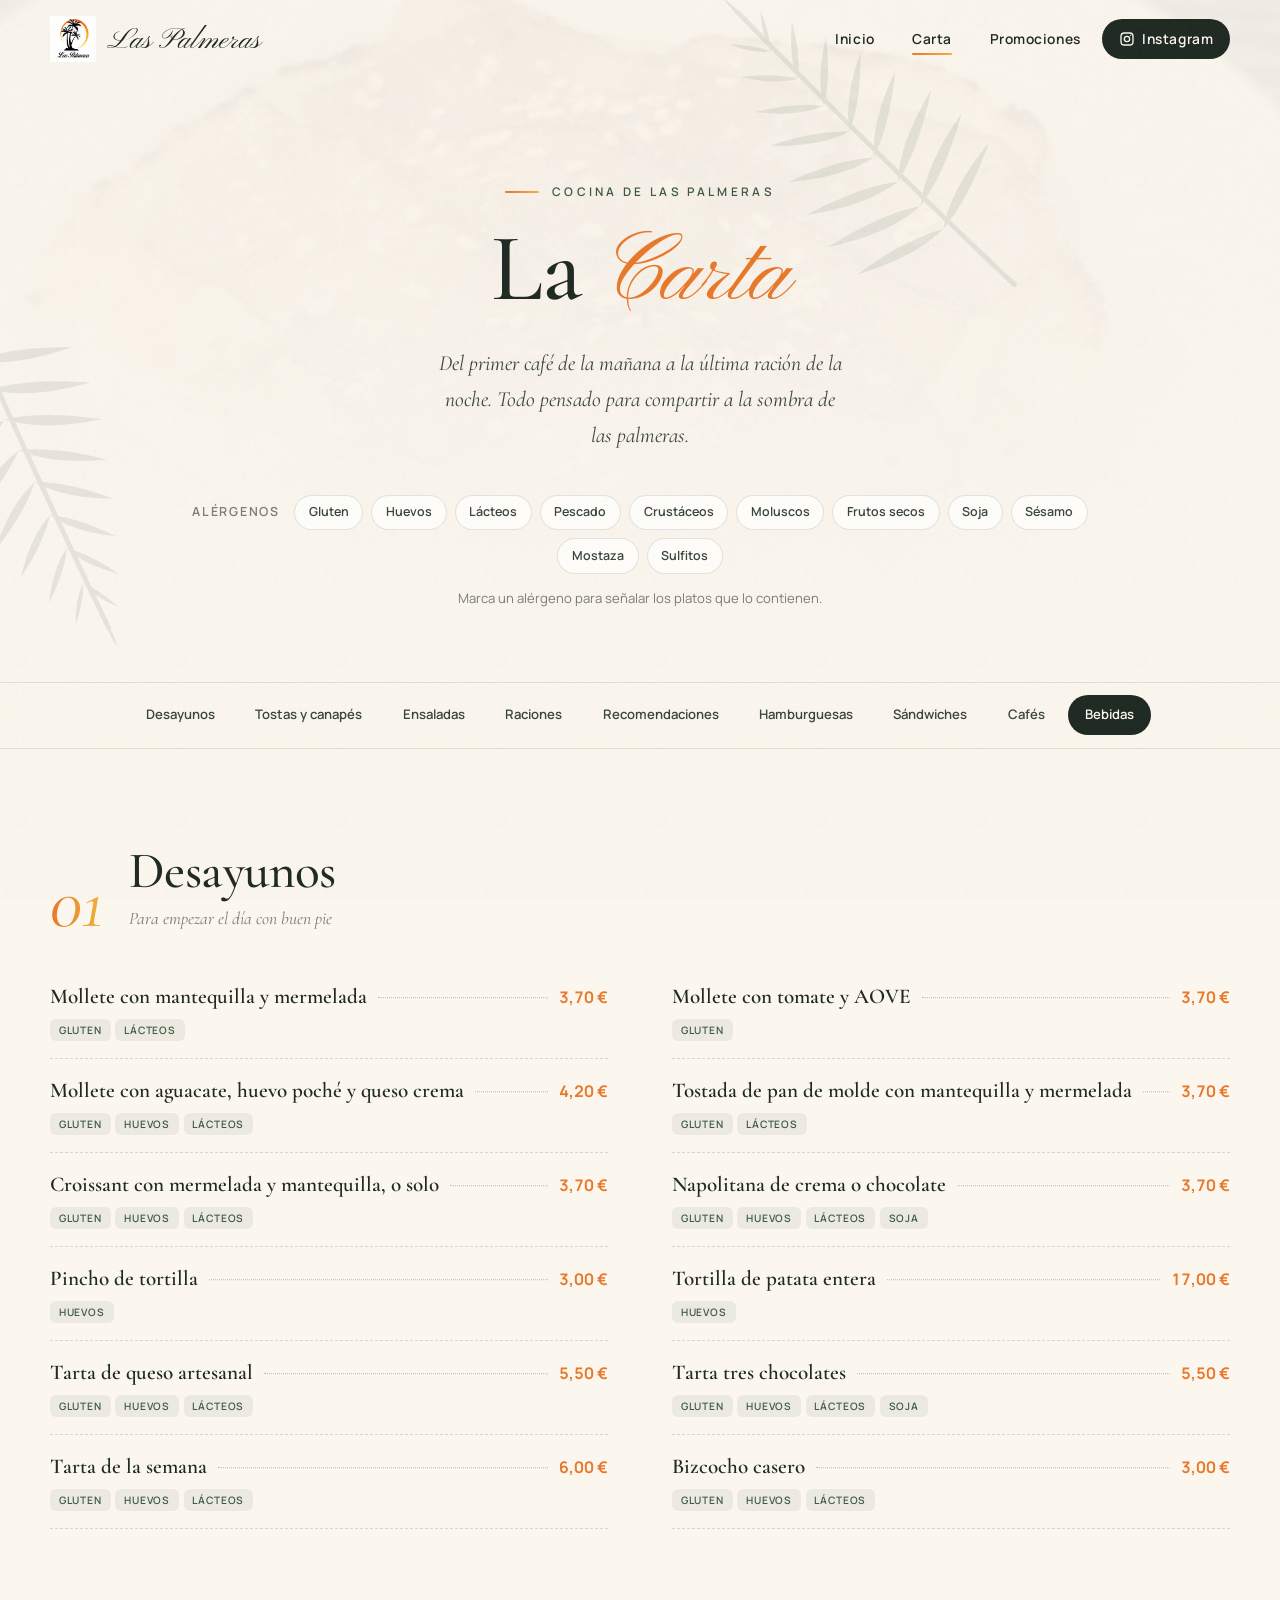
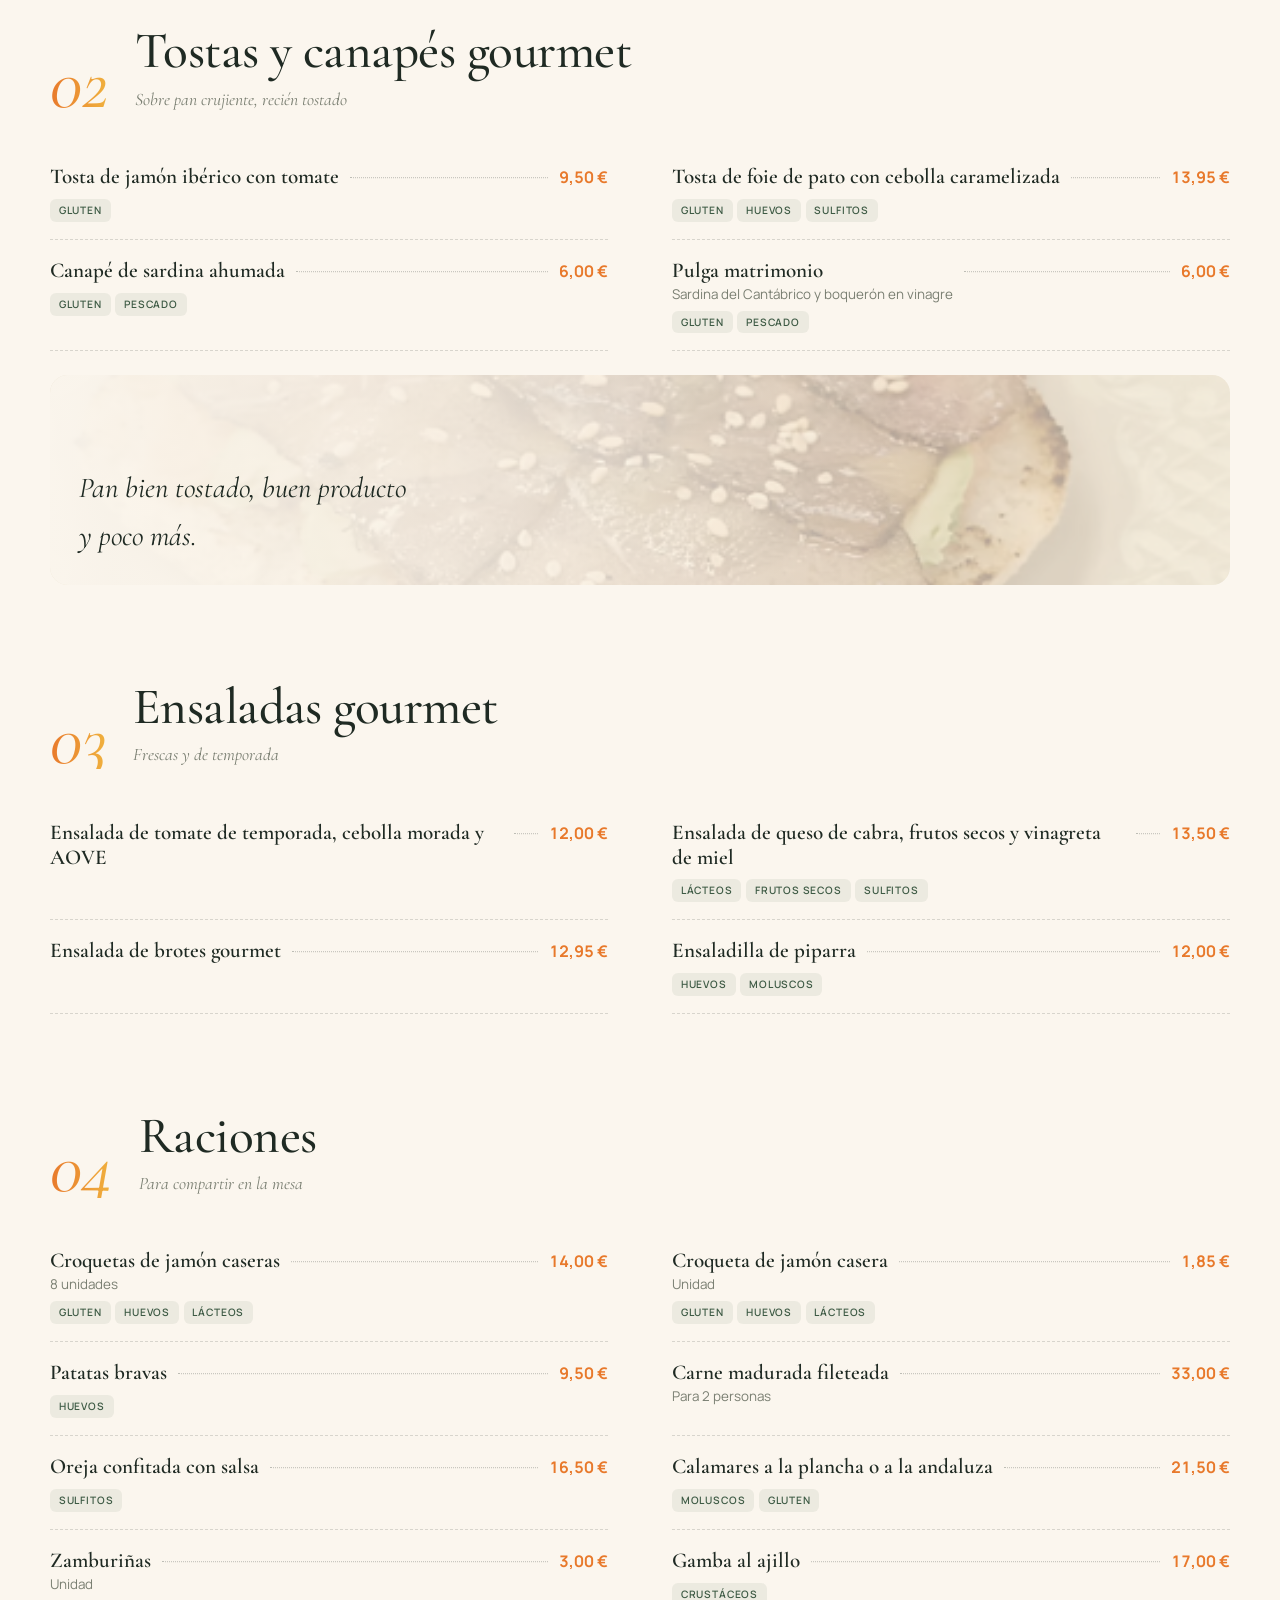
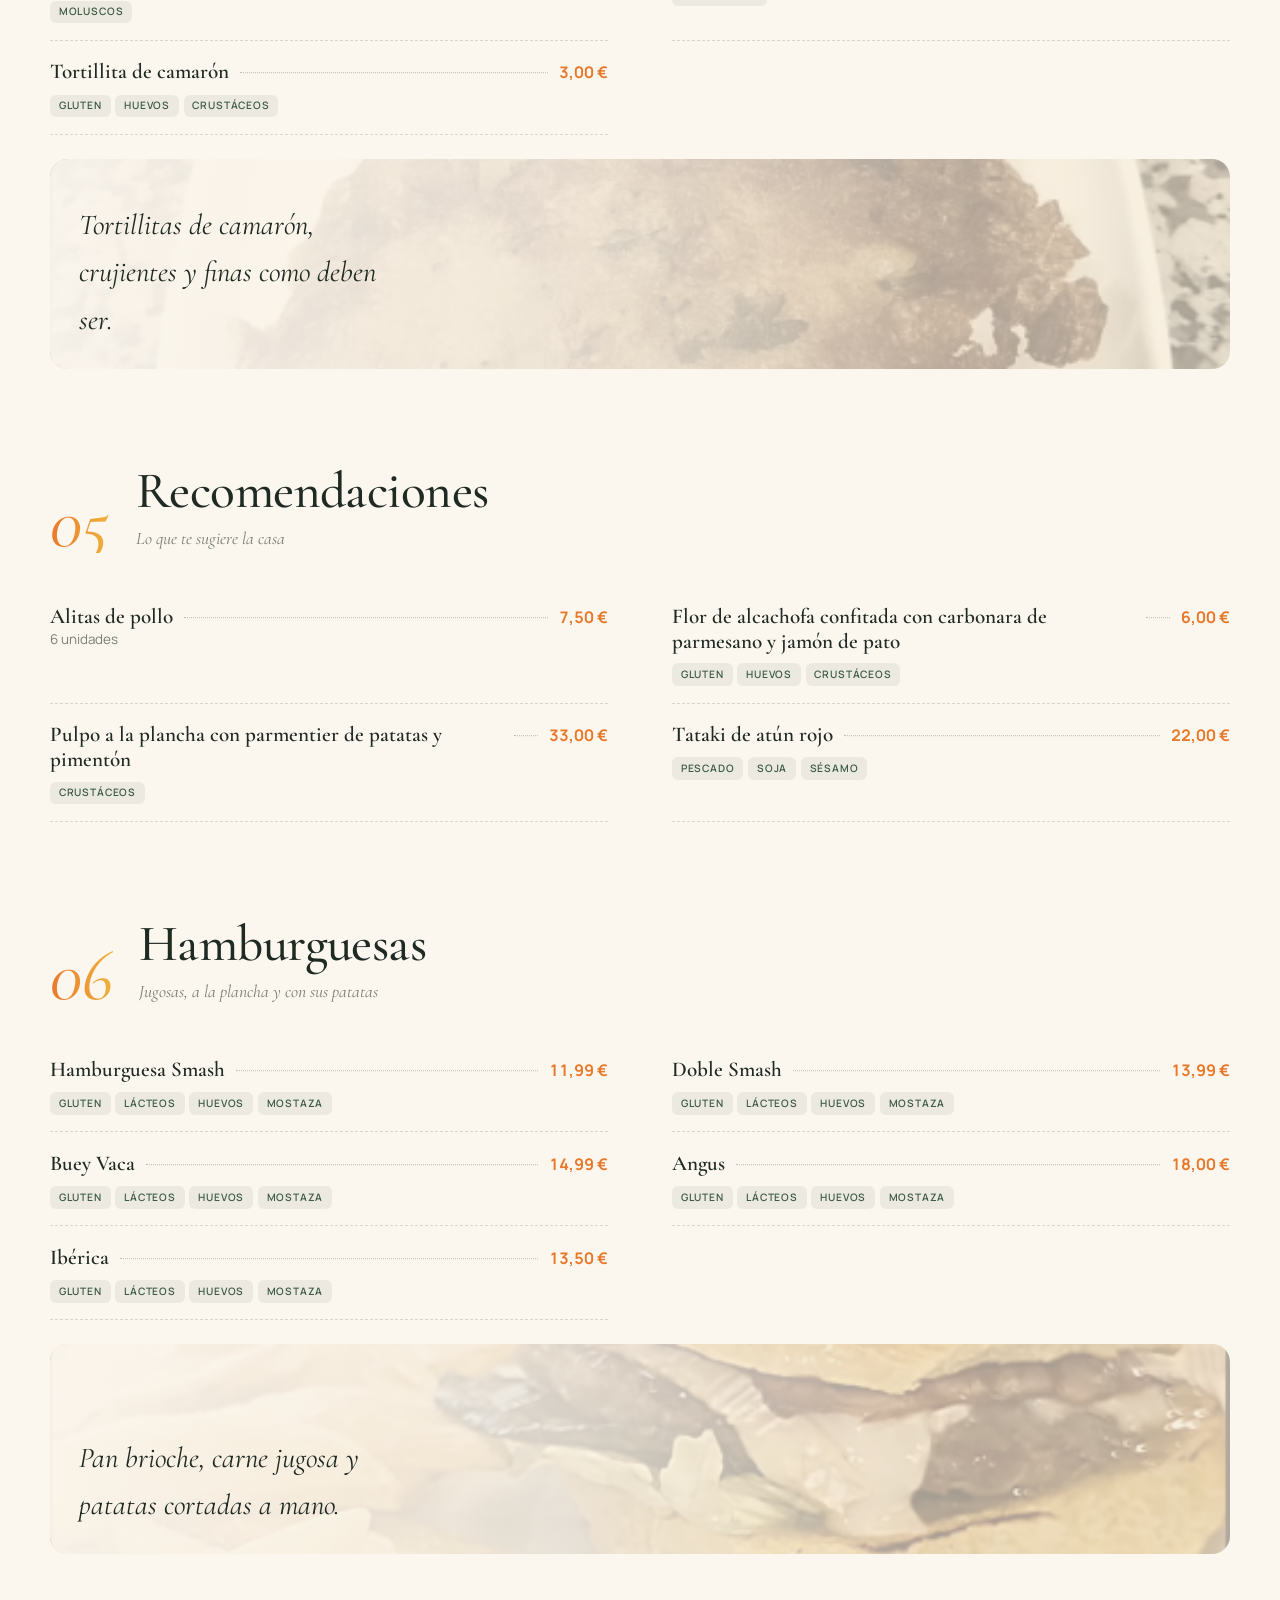
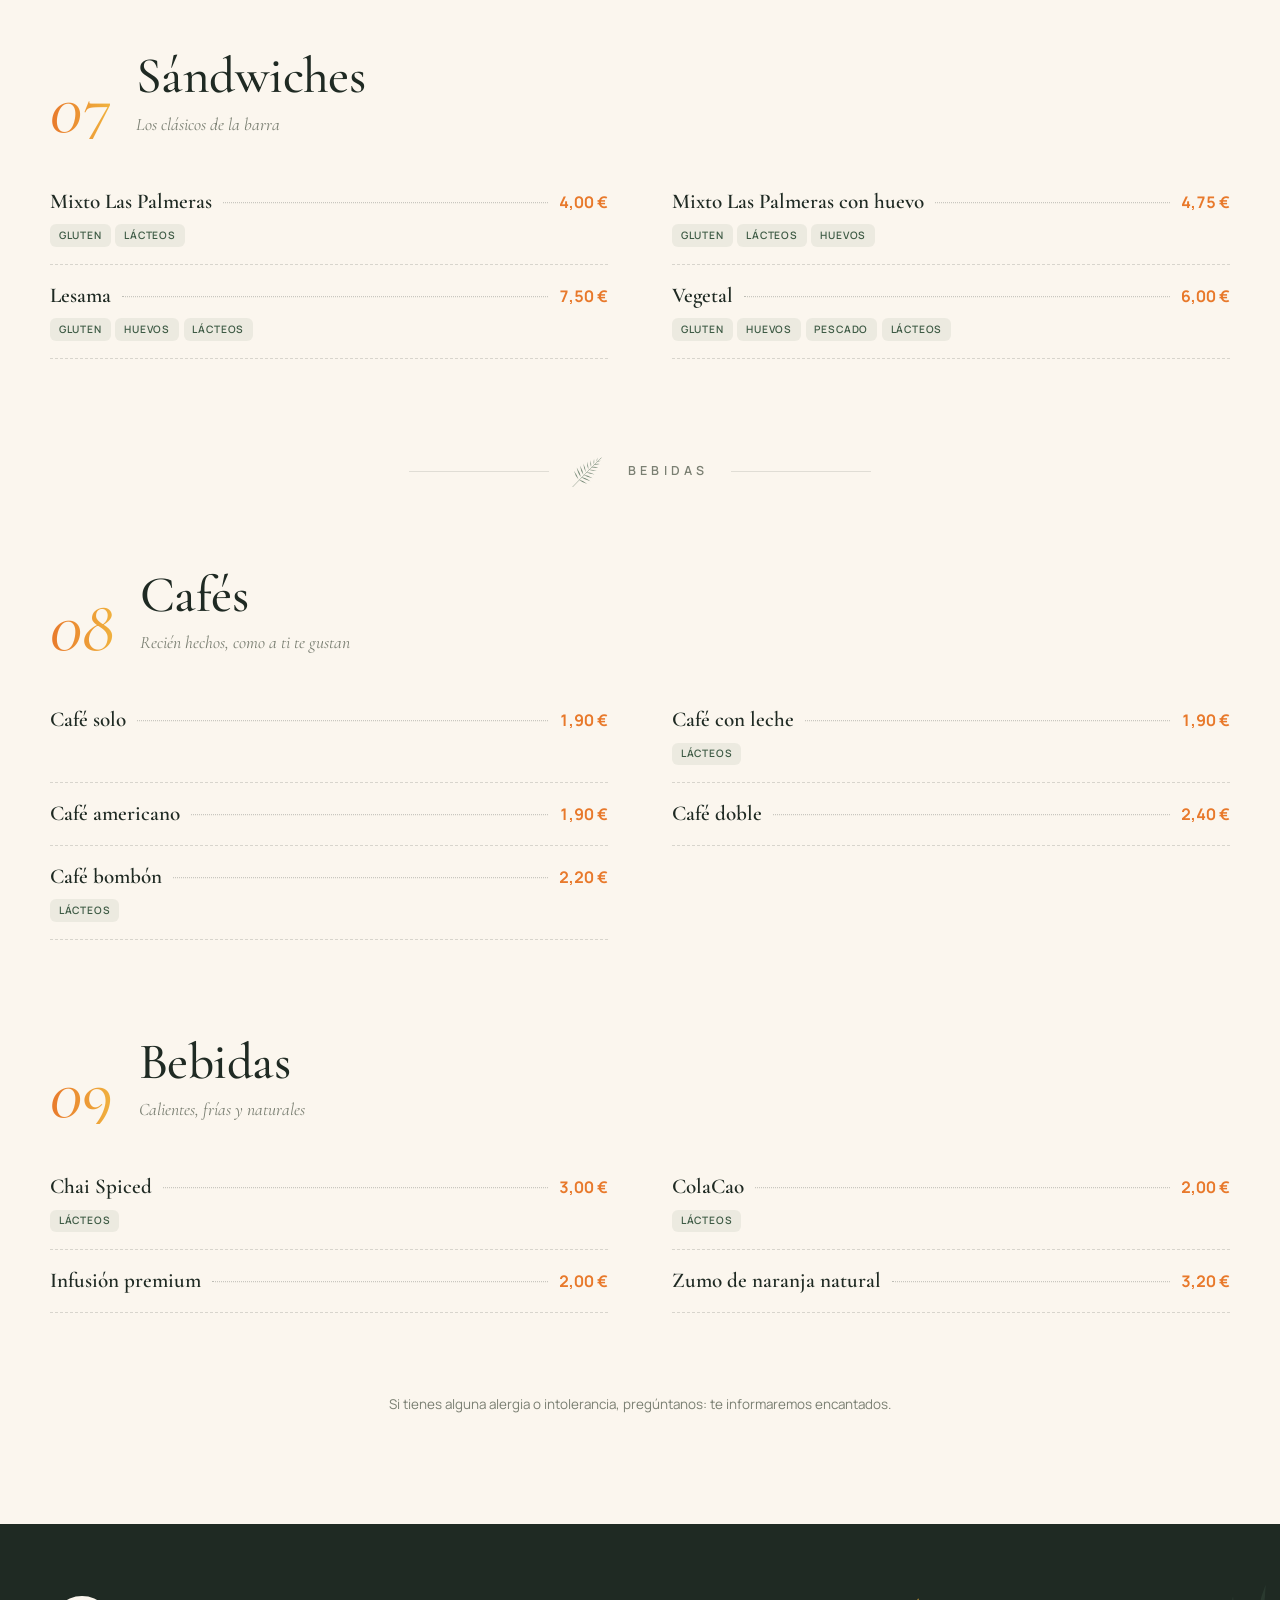
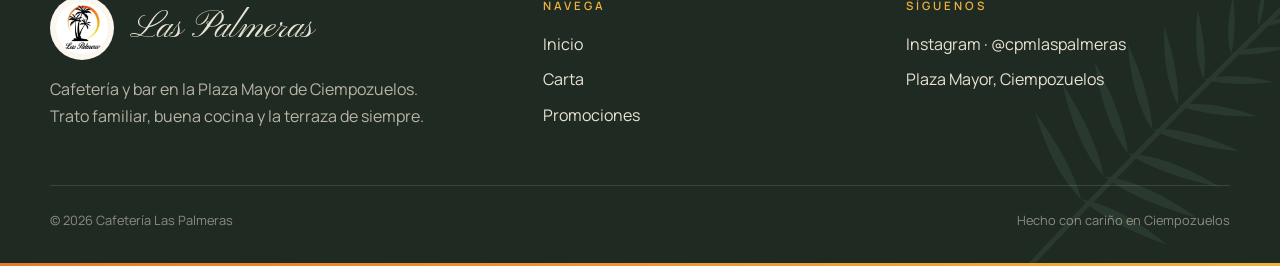
==== carta.html @ 331747e1 "Web de Las Palmeras: Inicio, Carta y Promociones Co-Authored-By: Claude Opus 5.5 <noreply@anthropic." ====
<!doctype html>
<html lang="es" class="no-js">
<head>
  <meta charset="utf-8" />
  <meta name="viewport" content="width=device-width, initial-scale=1" />
  <title>La Carta · Las Palmeras</title>
  <meta name="description" content="Carta de la Cafetería Las Palmeras en Ciempozuelos: desayunos, tostas, ensaladas gourmet, raciones, hamburguesas, sándwiches, cafés y bebidas." />
  <meta name="theme-color" content="#fbf6ee" />
  <link rel="icon" href="assets/img/logo.png" />
  <link rel="preconnect" href="https://fonts.googleapis.com" />
  <link rel="preconnect" href="https://fonts.gstatic.com" crossorigin />
  <link href="https://fonts.googleapis.com/css2?family=Cormorant+Garamond:ital,wght@0,500;0,600;1,500;1,600&family=Manrope:wght@400;500;600;700&family=Pinyon+Script&display=swap" rel="stylesheet" />
  <link rel="stylesheet" href="styles.css?v=20261019" />
  <script defer src="main.js?v=20261019"></script>
</head>
<body>

  <!-- ===== Navegación ===== -->
  <header class="nav" data-nav>
    <div class="container nav-inner">
      <a class="brand" href="index.html" aria-label="Las Palmeras — inicio">
        <img src="assets/img/logo.png" alt="" />
        <span>Las Palmeras</span>
      </a>
      <button class="nav-toggle" aria-label="Abrir menú" aria-expanded="false"><span></span></button>
      <ul class="nav-links">
        <li><a href="index.html">Inicio</a></li>
        <li><a href="carta.html" aria-current="page">Carta</a></li>
        <li><a href="promociones.html">Promociones</a></li>
        <li>
          <a class="nav-ig" href="https://www.instagram.com/cpmlaspalmeras/" target="_blank" rel="noopener">
            <svg viewBox="0 0 24 24" fill="none" stroke="currentColor" stroke-width="2" aria-hidden="true"><rect x="3" y="3" width="18" height="18" rx="5"/><circle cx="12" cy="12" r="4"/><circle cx="17.5" cy="6.5" r="1" fill="currentColor" stroke="none"/></svg>
            Instagram
          </a>
        </li>
      </ul>
    </div>
  </header>

  <main>
    <section class="page-head">
      <img class="page-head-bg" src="assets/img/tosta.png" alt="" />
      <img class="leaf leaf--tl" src="assets/img/hoja-palmera.svg" alt="" aria-hidden="true" />
      <img class="leaf leaf--tr" src="assets/img/hoja-palmera.svg" alt="" aria-hidden="true" />
      <div class="container">
        <p class="kicker rise">Cocina de Las Palmeras</p>
        <h1 class="page-title rise" data-delay="1">La <span class="script">Carta</span></h1>
        <p class="page-sub rise" data-delay="2">Del primer café de la mañana a la última ración de la noche. Todo pensado para compartir a la sombra de las palmeras.</p>

        <div class="allergen-bar rise" data-delay="3" role="group" aria-label="Señalar platos con alérgenos">
          <span>Alérgenos</span>
          <button class="chip" type="button" data-allergen="gluten" aria-pressed="false">Gluten</button>
          <button class="chip" type="button" data-allergen="huevos" aria-pressed="false">Huevos</button>
          <button class="chip" type="button" data-allergen="lacteos" aria-pressed="false">Lácteos</button>
          <button class="chip" type="button" data-allergen="pescado" aria-pressed="false">Pescado</button>
          <button class="chip" type="button" data-allergen="crustaceos" aria-pressed="false">Crustáceos</button>
          <button class="chip" type="button" data-allergen="moluscos" aria-pressed="false">Moluscos</button>
          <button class="chip" type="button" data-allergen="frutos-secos" aria-pressed="false">Frutos secos</button>
          <button class="chip" type="button" data-allergen="soja" aria-pressed="false">Soja</button>
          <button class="chip" type="button" data-allergen="sesamo" aria-pressed="false">Sésamo</button>
          <button class="chip" type="button" data-allergen="mostaza" aria-pressed="false">Mostaza</button>
          <button class="chip" type="button" data-allergen="sulfitos" aria-pressed="false">Sulfitos</button>
        </div>
        <p class="allergen-note" data-allergen-note aria-live="polite">Marca un alérgeno para señalar los platos que lo contienen.</p>
      </div>
    </section>

    <nav class="menu-tabs" aria-label="Secciones de la carta">
      <div class="menu-tabs-inner" data-menu-tabs>
        <a href="#desayunos">Desayunos</a>
        <a href="#tostas">Tostas y canapés</a>
        <a href="#ensaladas">Ensaladas</a>
        <a href="#raciones">Raciones</a>
        <a href="#recomendaciones">Recomendaciones</a>
        <a href="#hamburguesas">Hamburguesas</a>
        <a href="#sandwiches">Sándwiches</a>
        <a href="#cafes">Cafés</a>
        <a href="#bebidas">Bebidas</a>
      </div>
    </nav>

    <div class="menu">
      <div class="container">

        <!-- 01 Desayunos -->
        <section class="menu-section" id="desayunos">
          <header class="menu-section-head reveal">
            <span class="num">01</span>
            <div><h2>Desayunos</h2><p>Para empezar el día con buen pie</p></div>
          </header>
          <ul class="menu-list">
            <li class="dish" data-a="gluten lacteos"><div class="dish-top"><span class="dish-name">Mollete con mantequilla y mermelada</span><span class="dish-dots"></span><span class="dish-price">3,70 €</span></div><div class="dish-tags"><span>Gluten</span><span>Lácteos</span></div></li>
            <li class="dish" data-a="gluten"><div class="dish-top"><span class="dish-name">Mollete con tomate y AOVE</span><span class="dish-dots"></span><span class="dish-price">3,70 €</span></div><div class="dish-tags"><span>Gluten</span></div></li>
            <li class="dish" data-a="gluten huevos lacteos"><div class="dish-top"><span class="dish-name">Mollete con aguacate, huevo poché y queso crema</span><span class="dish-dots"></span><span class="dish-price">4,20 €</span></div><div class="dish-tags"><span>Gluten</span><span>Huevos</span><span>Lácteos</span></div></li>
            <li class="dish" data-a="gluten lacteos"><div class="dish-top"><span class="dish-name">Tostada de pan de molde con mantequilla y mermelada</span><span class="dish-dots"></span><span class="dish-price">3,70 €</span></div><div class="dish-tags"><span>Gluten</span><span>Lácteos</span></div></li>
            <li class="dish" data-a="gluten huevos lacteos"><div class="dish-top"><span class="dish-name">Croissant con mermelada y mantequilla, o solo</span><span class="dish-dots"></span><span class="dish-price">3,70 €</span></div><div class="dish-tags"><span>Gluten</span><span>Huevos</span><span>Lácteos</span></div></li>
            <li class="dish" data-a="gluten huevos lacteos soja"><div class="dish-top"><span class="dish-name">Napolitana de crema o chocolate</span><span class="dish-dots"></span><span class="dish-price">3,70 €</span></div><div class="dish-tags"><span>Gluten</span><span>Huevos</span><span>Lácteos</span><span>Soja</span></div></li>
            <li class="dish" data-a="huevos"><div class="dish-top"><span class="dish-name">Pincho de tortilla</span><span class="dish-dots"></span><span class="dish-price">3,00 €</span></div><div class="dish-tags"><span>Huevos</span></div></li>
            <li class="dish" data-a="huevos"><div class="dish-top"><span class="dish-name">Tortilla de patata entera</span><span class="dish-dots"></span><span class="dish-price">17,00 €</span></div><div class="dish-tags"><span>Huevos</span></div></li>
            <li class="dish" data-a="gluten huevos lacteos"><div class="dish-top"><span class="dish-name">Tarta de queso artesanal</span><span class="dish-dots"></span><span class="dish-price">5,50 €</span></div><div class="dish-tags"><span>Gluten</span><span>Huevos</span><span>Lácteos</span></div></li>
            <li class="dish" data-a="gluten huevos lacteos soja"><div class="dish-top"><span class="dish-name">Tarta tres chocolates</span><span class="dish-dots"></span><span class="dish-price">5,50 €</span></div><div class="dish-tags"><span>Gluten</span><span>Huevos</span><span>Lácteos</span><span>Soja</span></div></li>
            <li class="dish" data-a="gluten huevos lacteos"><div class="dish-top"><span class="dish-name">Tarta de la semana</span><span class="dish-dots"></span><span class="dish-price">6,00 €</span></div><div class="dish-tags"><span>Gluten</span><span>Huevos</span><span>Lácteos</span></div></li>
            <li class="dish" data-a="gluten huevos lacteos"><div class="dish-top"><span class="dish-name">Bizcocho casero</span><span class="dish-dots"></span><span class="dish-price">3,00 €</span></div><div class="dish-tags"><span>Gluten</span><span>Huevos</span><span>Lácteos</span></div></li>
          </ul>
        </section>

        <!-- 02 Tostas -->
        <section class="menu-section" id="tostas">
          <header class="menu-section-head reveal">
            <span class="num">02</span>
            <div><h2>Tostas y canapés gourmet</h2><p>Sobre pan crujiente, recién tostado</p></div>
          </header>
          <ul class="menu-list">
            <li class="dish" data-a="gluten"><div class="dish-top"><span class="dish-name">Tosta de jamón ibérico con tomate</span><span class="dish-dots"></span><span class="dish-price">9,50 €</span></div><div class="dish-tags"><span>Gluten</span></div></li>
            <li class="dish" data-a="gluten huevos sulfitos"><div class="dish-top"><span class="dish-name">Tosta de foie de pato con cebolla caramelizada</span><span class="dish-dots"></span><span class="dish-price">13,95 €</span></div><div class="dish-tags"><span>Gluten</span><span>Huevos</span><span>Sulfitos</span></div></li>
            <li class="dish" data-a="gluten pescado"><div class="dish-top"><span class="dish-name">Canapé de sardina ahumada</span><span class="dish-dots"></span><span class="dish-price">6,00 €</span></div><div class="dish-tags"><span>Gluten</span><span>Pescado</span></div></li>
            <li class="dish" data-a="gluten pescado"><div class="dish-top"><span class="dish-name">Pulga matrimonio<small>Sardina del Cantábrico y boquerón en vinagre</small></span><span class="dish-dots"></span><span class="dish-price">6,00 €</span></div><div class="dish-tags"><span>Gluten</span><span>Pescado</span></div></li>
          </ul>
          <figure class="menu-feature reveal" style="margin-inline:0"><img src="assets/img/tosta.png" alt="" loading="lazy" /><p>Pan bien tostado, buen producto y poco más.</p></figure>
        </section>

        <!-- 03 Ensaladas -->
        <section class="menu-section" id="ensaladas">
          <header class="menu-section-head reveal">
            <span class="num">03</span>
            <div><h2>Ensaladas gourmet</h2><p>Frescas y de temporada</p></div>
          </header>
          <ul class="menu-list">
            <li class="dish" data-a=""><div class="dish-top"><span class="dish-name">Ensalada de tomate de temporada, cebolla morada y AOVE</span><span class="dish-dots"></span><span class="dish-price">12,00 €</span></div></li>
            <li class="dish" data-a="lacteos frutos-secos sulfitos"><div class="dish-top"><span class="dish-name">Ensalada de queso de cabra, frutos secos y vinagreta de miel</span><span class="dish-dots"></span><span class="dish-price">13,50 €</span></div><div class="dish-tags"><span>Lácteos</span><span>Frutos secos</span><span>Sulfitos</span></div></li>
            <li class="dish" data-a=""><div class="dish-top"><span class="dish-name">Ensalada de brotes gourmet</span><span class="dish-dots"></span><span class="dish-price">12,95 €</span></div></li>
            <li class="dish" data-a="huevos moluscos"><div class="dish-top"><span class="dish-name">Ensaladilla de piparra</span><span class="dish-dots"></span><span class="dish-price">12,00 €</span></div><div class="dish-tags"><span>Huevos</span><span>Moluscos</span></div></li>
          </ul>
        </section>

        <!-- 04 Raciones -->
        <section class="menu-section" id="raciones">
          <header class="menu-section-head reveal">
            <span class="num">04</span>
            <div><h2>Raciones</h2><p>Para compartir en la mesa</p></div>
          </header>
          <ul class="menu-list">
            <li class="dish" data-a="gluten huevos lacteos"><div class="dish-top"><span class="dish-name">Croquetas de jamón caseras<small>8 unidades</small></span><span class="dish-dots"></span><span class="dish-price">14,00 €</span></div><div class="dish-tags"><span>Gluten</span><span>Huevos</span><span>Lácteos</span></div></li>
            <li class="dish" data-a="gluten huevos lacteos"><div class="dish-top"><span class="dish-name">Croqueta de jamón casera<small>Unidad</small></span><span class="dish-dots"></span><span class="dish-price">1,85 €</span></div><div class="dish-tags"><span>Gluten</span><span>Huevos</span><span>Lácteos</span></div></li>
            <li class="dish" data-a="huevos"><div class="dish-top"><span class="dish-name">Patatas bravas</span><span class="dish-dots"></span><span class="dish-price">9,50 €</span></div><div class="dish-tags"><span>Huevos</span></div></li>
            <li class="dish" data-a=""><div class="dish-top"><span class="dish-name">Carne madurada fileteada<small>Para 2 personas</small></span><span class="dish-dots"></span><span class="dish-price">33,00 €</span></div></li>
            <li class="dish" data-a="sulfitos"><div class="dish-top"><span class="dish-name">Oreja confitada con salsa</span><span class="dish-dots"></span><span class="dish-price">16,50 €</span></div><div class="dish-tags"><span>Sulfitos</span></div></li>
            <li class="dish" data-a="moluscos gluten"><div class="dish-top"><span class="dish-name">Calamares a la plancha o a la andaluza</span><span class="dish-dots"></span><span class="dish-price">21,50 €</span></div><div class="dish-tags"><span>Moluscos</span><span>Gluten</span></div></li>
            <li class="dish" data-a="moluscos"><div class="dish-top"><span class="dish-name">Zamburiñas<small>Unidad</small></span><span class="dish-dots"></span><span class="dish-price">3,00 €</span></div><div class="dish-tags"><span>Moluscos</span></div></li>
            <li class="dish" data-a="crustaceos"><div class="dish-top"><span class="dish-name">Gamba al ajillo</span><span class="dish-dots"></span><span class="dish-price">17,00 €</span></div><div class="dish-tags"><span>Crustáceos</span></div></li>
            <li class="dish" data-a="gluten huevos crustaceos"><div class="dish-top"><span class="dish-name">Tortillita de camarón</span><span class="dish-dots"></span><span class="dish-price">3,00 €</span></div><div class="dish-tags"><span>Gluten</span><span>Huevos</span><span>Crustáceos</span></div></li>
          </ul>
          <figure class="menu-feature reveal" style="margin-inline:0"><img src="assets/img/tortillitas.webp" alt="" loading="lazy" /><p>Tortillitas de camarón, crujientes y finas como deben ser.</p></figure>
        </section>

        <!-- 05 Recomendaciones -->
        <section class="menu-section" id="recomendaciones">
          <header class="menu-section-head reveal">
            <span class="num">05</span>
            <div><h2>Recomendaciones</h2><p>Lo que te sugiere la casa</p></div>
          </header>
          <ul class="menu-list">
            <li class="dish" data-a=""><div class="dish-top"><span class="dish-name">Alitas de pollo<small>6 unidades</small></span><span class="dish-dots"></span><span class="dish-price">7,50 €</span></div></li>
            <li class="dish" data-a="gluten huevos crustaceos"><div class="dish-top"><span class="dish-name">Flor de alcachofa confitada con carbonara de parmesano y jamón de pato</span><span class="dish-dots"></span><span class="dish-price">6,00 €</span></div><div class="dish-tags"><span>Gluten</span><span>Huevos</span><span>Crustáceos</span></div></li>
            <li class="dish" data-a="crustaceos"><div class="dish-top"><span class="dish-name">Pulpo a la plancha con parmentier de patatas y pimentón</span><span class="dish-dots"></span><span class="dish-price">33,00 €</span></div><div class="dish-tags"><span>Crustáceos</span></div></li>
            <li class="dish" data-a="pescado soja sesamo"><div class="dish-top"><span class="dish-name">Tataki de atún rojo</span><span class="dish-dots"></span><span class="dish-price">22,00 €</span></div><div class="dish-tags"><span>Pescado</span><span>Soja</span><span>Sésamo</span></div></li>
          </ul>
        </section>

        <!-- 06 Hamburguesas -->
        <section class="menu-section" id="hamburguesas">
          <header class="menu-section-head reveal">
            <span class="num">06</span>
            <div><h2>Hamburguesas</h2><p>Jugosas, a la plancha y con sus patatas</p></div>
          </header>
          <ul class="menu-list">
            <li class="dish" data-a="gluten lacteos huevos mostaza"><div class="dish-top"><span class="dish-name">Hamburguesa Smash</span><span class="dish-dots"></span><span class="dish-price">11,99 €</span></div><div class="dish-tags"><span>Gluten</span><span>Lácteos</span><span>Huevos</span><span>Mostaza</span></div></li>
            <li class="dish" data-a="gluten lacteos huevos mostaza"><div class="dish-top"><span class="dish-name">Doble Smash</span><span class="dish-dots"></span><span class="dish-price">13,99 €</span></div><div class="dish-tags"><span>Gluten</span><span>Lácteos</span><span>Huevos</span><span>Mostaza</span></div></li>
            <li class="dish" data-a="gluten lacteos huevos mostaza"><div class="dish-top"><span class="dish-name">Buey Vaca</span><span class="dish-dots"></span><span class="dish-price">14,99 €</span></div><div class="dish-tags"><span>Gluten</span><span>Lácteos</span><span>Huevos</span><span>Mostaza</span></div></li>
            <li class="dish" data-a="gluten lacteos huevos mostaza"><div class="dish-top"><span class="dish-name">Angus</span><span class="dish-dots"></span><span class="dish-price">18,00 €</span></div><div class="dish-tags"><span>Gluten</span><span>Lácteos</span><span>Huevos</span><span>Mostaza</span></div></li>
            <li class="dish" data-a="gluten lacteos huevos mostaza"><div class="dish-top"><span class="dish-name">Ibérica</span><span class="dish-dots"></span><span class="dish-price">13,50 €</span></div><div class="dish-tags"><span>Gluten</span><span>Lácteos</span><span>Huevos</span><span>Mostaza</span></div></li>
          </ul>
          <figure class="menu-feature reveal" style="margin-inline:0"><img src="assets/img/hamburguesa.png" alt="" loading="lazy" /><p>Pan brioche, carne jugosa y patatas cortadas a mano.</p></figure>
        </section>

        <!-- 07 Sándwiches -->
        <section class="menu-section" id="sandwiches">
          <header class="menu-section-head reveal">
            <span class="num">07</span>
            <div><h2>Sándwiches</h2><p>Los clásicos de la barra</p></div>
          </header>
          <ul class="menu-list">
            <li class="dish" data-a="gluten lacteos"><div class="dish-top"><span class="dish-name">Mixto Las Palmeras</span><span class="dish-dots"></span><span class="dish-price">4,00 €</span></div><div class="dish-tags"><span>Gluten</span><span>Lácteos</span></div></li>
            <li class="dish" data-a="gluten lacteos huevos"><div class="dish-top"><span class="dish-name">Mixto Las Palmeras con huevo</span><span class="dish-dots"></span><span class="dish-price">4,75 €</span></div><div class="dish-tags"><span>Gluten</span><span>Lácteos</span><span>Huevos</span></div></li>
            <li class="dish" data-a="gluten huevos lacteos"><div class="dish-top"><span class="dish-name">Lesama</span><span class="dish-dots"></span><span class="dish-price">7,50 €</span></div><div class="dish-tags"><span>Gluten</span><span>Huevos</span><span>Lácteos</span></div></li>
            <li class="dish" data-a="gluten huevos pescado lacteos"><div class="dish-top"><span class="dish-name">Vegetal</span><span class="dish-dots"></span><span class="dish-price">6,00 €</span></div><div class="dish-tags"><span>Gluten</span><span>Huevos</span><span>Pescado</span><span>Lácteos</span></div></li>
          </ul>
        </section>

        <div class="menu-divider" aria-hidden="true"><img src="assets/img/hoja-palmera.svg" alt="" />Bebidas</div>

        <!-- 08 Cafés -->
        <section class="menu-section" id="cafes">
          <header class="menu-section-head reveal">
            <span class="num">08</span>
            <div><h2>Cafés</h2><p>Recién hechos, como a ti te gustan</p></div>
          </header>
          <ul class="menu-list">
            <li class="dish" data-a=""><div class="dish-top"><span class="dish-name">Café solo</span><span class="dish-dots"></span><span class="dish-price">1,90 €</span></div></li>
            <li class="dish" data-a="lacteos"><div class="dish-top"><span class="dish-name">Café con leche</span><span class="dish-dots"></span><span class="dish-price">1,90 €</span></div><div class="dish-tags"><span>Lácteos</span></div></li>
            <li class="dish" data-a=""><div class="dish-top"><span class="dish-name">Café americano</span><span class="dish-dots"></span><span class="dish-price">1,90 €</span></div></li>
            <li class="dish" data-a=""><div class="dish-top"><span class="dish-name">Café doble</span><span class="dish-dots"></span><span class="dish-price">2,40 €</span></div></li>
            <li class="dish" data-a="lacteos"><div class="dish-top"><span class="dish-name">Café bombón</span><span class="dish-dots"></span><span class="dish-price">2,20 €</span></div><div class="dish-tags"><span>Lácteos</span></div></li>
          </ul>
        </section>

        <!-- 09 Bebidas -->
        <section class="menu-section" id="bebidas">
          <header class="menu-section-head reveal">
            <span class="num">09</span>
            <div><h2>Bebidas</h2><p>Calientes, frías y naturales</p></div>
          </header>
          <ul class="menu-list">
            <li class="dish" data-a="lacteos"><div class="dish-top"><span class="dish-name">Chai Spiced</span><span class="dish-dots"></span><span class="dish-price">3,00 €</span></div><div class="dish-tags"><span>Lácteos</span></div></li>
            <li class="dish" data-a="lacteos"><div class="dish-top"><span class="dish-name">ColaCao</span><span class="dish-dots"></span><span class="dish-price">2,00 €</span></div><div class="dish-tags"><span>Lácteos</span></div></li>
            <li class="dish" data-a=""><div class="dish-top"><span class="dish-name">Infusión premium</span><span class="dish-dots"></span><span class="dish-price">2,00 €</span></div></li>
            <li class="dish" data-a=""><div class="dish-top"><span class="dish-name">Zumo de naranja natural</span><span class="dish-dots"></span><span class="dish-price">3,20 €</span></div></li>
          </ul>
        </section>

        <p class="menu-legal">Si tienes alguna alergia o intolerancia, pregúntanos: te informaremos encantados.</p>
      </div>
    </div>
  </main>

  <!-- ===== Footer ===== -->
  <footer class="footer">
    <img class="leaf leaf--br" src="assets/img/hoja-palmera.svg" alt="" aria-hidden="true" />
    <div class="container">
      <div class="footer-grid">
        <div>
          <div class="footer-brand"><img src="assets/img/logo.png" alt="" /><span>Las Palmeras</span></div>
          <p>Cafetería y bar en la Plaza Mayor de Ciempozuelos. Trato familiar, buena cocina y la terraza de siempre.</p>
        </div>
        <div>
          <h4>Navega</h4>
          <ul>
            <li><a href="index.html">Inicio</a></li>
            <li><a href="carta.html">Carta</a></li>
            <li><a href="promociones.html">Promociones</a></li>
          </ul>
        </div>
        <div>
          <h4>Síguenos</h4>
          <ul>
            <li><a href="https://www.instagram.com/cpmlaspalmeras/" target="_blank" rel="noopener">Instagram · @cpmlaspalmeras</a></li>
            <li><a href="index.html#donde-estamos">Plaza Mayor, Ciempozuelos</a></li>
          </ul>
        </div>
      </div>
      <div class="footer-bottom">
        <span>© <span data-year>2026</span> Cafetería Las Palmeras</span>
        <span>Hecho con cariño en Ciempozuelos</span>
      </div>
    </div>
  </footer>
  <div class="sunset-line"></div>

</body>
</html>
---- styles.css ----
/* ==========================================================================
   Las Palmeras — Cafetería · Bar · Ciempozuelos
   Estilo: editorial claro, crema cálida, acento atardecer (del logo) + verde palmera
   ========================================================================== */

:root {
  --bg:        #fbf6ee;   /* crema */
  --bg-2:      #f3e9d8;   /* arena */
  --paper:     #fffdf9;
  --ink:       #1f2a23;   /* verde casi negro */
  --ink-soft:  #3a463d;
  --ink-mute:  #7a7f72;
  --palm:      #3d5a44;   /* verde palmera */
  --sun:       #e8792b;   /* naranja atardecer */
  --gold:      #f0b23e;   /* dorado */
  --line:      rgba(31, 42, 35, .12);
  --sunset:    linear-gradient(90deg, var(--sun), var(--gold));
  --radius:    18px;
  --shadow:    0 18px 50px -24px rgba(61, 50, 30, .35);
  --ease-out:  cubic-bezier(.22, 1, .36, 1);
  --nav-h:     78px;
  --f-display: "Cormorant Garamond", Georgia, serif;
  --f-body:    "Manrope", system-ui, -apple-system, "Segoe UI", sans-serif;
  --f-script:  "Pinyon Script", "Cormorant Garamond", cursive;
}

*, *::before, *::after { box-sizing: border-box; }
html { overflow-x: clip; scroll-behavior: smooth; -webkit-text-size-adjust: 100%; }
body {
  margin: 0;
  overflow-x: clip;
  background: var(--bg);
  color: var(--ink);
  font-family: var(--f-body);
  font-size: 16px;
  line-height: 1.65;
  -webkit-font-smoothing: antialiased;
}
img { max-width: 100%; display: block; }
a { color: inherit; text-decoration: none; }
::selection { background: var(--gold); color: var(--ink); }

/* Grano de papel muy suave sobre todo */
body::after {
  content: "";
  position: fixed; inset: 0;
  pointer-events: none;
  z-index: 200;
  opacity: .05;
  background-image: url("data:image/svg+xml,%3Csvg xmlns='http://www.w3.org/2000/svg' width='160' height='160'%3E%3Cfilter id='n'%3E%3CfeTurbulence baseFrequency='.9' numOctaves='2' stitchTiles='stitch'/%3E%3C/filter%3E%3Crect width='100%25' height='100%25' filter='url(%23n)'/%3E%3C/svg%3E");
}

.container { width: min(1180px, 100% - 2.5rem); margin-inline: auto; }

.kicker {
  font-size: .74rem;
  letter-spacing: .28em;
  text-transform: uppercase;
  font-weight: 600;
  color: var(--palm);
  display: inline-flex; align-items: center; gap: .8rem;
  margin: 0 0 1.1rem;
}
.kicker::before {
  content: ""; width: 34px; height: 2px; border-radius: 2px;
  background: var(--sunset);
}

h1, h2, h3 { font-family: var(--f-display); font-weight: 500; line-height: 1.05; margin: 0; letter-spacing: -.01em; }
h1 em, h2 em, h3 em { font-style: italic; color: var(--sun); }

/* ---------- Splash ---------- */
.splash {
  position: fixed; inset: 0; z-index: 300;
  display: grid; place-items: center;
  background: var(--bg);
  transition: opacity .7s var(--ease-out), visibility .7s;
  animation: splashSafety .01s 4.5s forwards;
}
.splash img { width: 150px; mix-blend-mode: multiply; animation: splashIn 1.1s var(--ease-out) both; }
.splash.is-out { opacity: 0; visibility: hidden; pointer-events: none; }
@keyframes splashIn { from { opacity: 0; transform: translateY(14px) scale(.94); } to { opacity: 1; transform: none; } }
@keyframes splashSafety { to { opacity: 0; visibility: hidden; pointer-events: none; } }

/* ---------- Navegación ---------- */
.nav {
  position: fixed; top: 0; left: 0; right: 0; z-index: 100;
  height: var(--nav-h);
  transition: background .4s var(--ease-out), box-shadow .4s var(--ease-out), height .4s var(--ease-out);
}
.nav.is-solid {
  background: rgba(251, 246, 238, .9);
  box-shadow: 0 1px 0 var(--line);
  --nav-h: 66px;
}
@supports (backdrop-filter: blur(10px)) {
  .nav.is-solid { background: rgba(251, 246, 238, .72); backdrop-filter: blur(14px) saturate(140%); -webkit-backdrop-filter: blur(14px) saturate(140%); }
}
.nav-inner { height: 100%; display: flex; align-items: center; justify-content: space-between; gap: 1rem; }
.brand { display: flex; align-items: center; gap: .7rem; }
.brand img { width: 46px; height: 46px; object-fit: contain; mix-blend-mode: multiply; }
.brand span { font-family: var(--f-script); font-size: 1.85rem; line-height: 1; padding-top: .2rem; }

.nav-links { display: flex; align-items: center; gap: .35rem; list-style: none; margin: 0; padding: 0; }
.nav-links a {
  position: relative;
  display: inline-flex; align-items: center; gap: .45rem;
  padding: .55rem 1rem;
  font-size: .86rem; font-weight: 600; letter-spacing: .04em;
  border-radius: 999px;
  transition: background .3s, color .3s;
}
.nav-links a:hover { background: rgba(61, 90, 68, .08); }
.nav-links a[aria-current="page"]::after {
  content: ""; position: absolute; left: 1rem; right: 1rem; bottom: .25rem;
  height: 2px; border-radius: 2px; background: var(--sunset);
}
.nav-links .nav-ig {
  background: var(--ink); color: var(--bg);
  padding-inline: 1.05rem;
}
.nav-links .nav-ig:hover { background: var(--palm); }
.nav-ig svg { width: 16px; height: 16px; }

.nav-toggle {
  display: none;
  width: 46px; height: 46px; border-radius: 50%;
  border: 1px solid var(--line); background: var(--paper);
  cursor: pointer; position: relative;
}
.nav-toggle span, .nav-toggle span::before {
  position: absolute; left: 50%; top: 50%; width: 18px; height: 1.6px; background: var(--ink);
  transform: translate(-50%, -4px); transition: transform .35s var(--ease-out);
}
.nav-toggle span::before { content: ""; transform: translate(-50%, 7px); }
.nav.is-open .nav-toggle span { transform: translate(-50%, 0) rotate(45deg); }
.nav.is-open .nav-toggle span::before { transform: translate(-50%, 0) rotate(-90deg); }

@media (max-width: 780px) {
  .nav-toggle { display: block; }
  .nav-links {
    position: fixed; inset: 0 0 auto 0; top: 0;
    flex-direction: column; align-items: stretch; gap: .3rem;
    padding: calc(var(--nav-h) + 1rem) 1.25rem 2rem;
    background: var(--bg);
    box-shadow: 0 30px 60px -30px rgba(0,0,0,.25);
    transform: translateY(-105%);
    transition: transform .5s var(--ease-out);
    z-index: -1;
  }
  .nav.is-open .nav-links { transform: none; }
  .nav-links a { font-size: 1.05rem; padding: 1rem 1.1rem; justify-content: flex-start; }
  .nav-links a[aria-current="page"]::after { left: 1.1rem; right: auto; width: 30px; bottom: .6rem; }
  .nav-links .nav-ig { justify-content: center; margin-top: .6rem; }
}

/* ---------- Botones ---------- */
.btn {
  display: inline-flex; align-items: center; gap: .6rem;
  padding: .95rem 1.6rem;
  border-radius: 999px;
  font-weight: 600; font-size: .92rem; letter-spacing: .02em;
  transition: transform .35s var(--ease-out), box-shadow .35s var(--ease-out), background .3s, color .3s;
}
.btn-sun { background: var(--ink); color: var(--bg); box-shadow: 0 12px 30px -14px rgba(31,42,35,.6); }
.btn-sun:hover { transform: translateY(-3px); background: var(--sun); box-shadow: 0 18px 34px -14px rgba(232,121,43,.7); }
.btn-ghost { border: 1px solid rgba(31,42,35,.25); background: rgba(255,253,249,.6); }
.btn-ghost:hover { transform: translateY(-3px); border-color: var(--ink); background: var(--paper); }
.btn svg { width: 16px; height: 16px; transition: transform .35s var(--ease-out); }
.btn:hover svg { transform: translateX(3px); }

/* ---------- Hojas de palmera decorativas ---------- */
.leaf {
  position: absolute; pointer-events: none; user-select: none;
  width: clamp(180px, 26vw, 380px);
  opacity: .1;
  transform-origin: 6% 94%;
  animation: sway 9s ease-in-out infinite alternate;
}
.leaf--tl { top: -40px; left: -70px; transform: scaleX(-1) rotate(160deg); animation-name: swayFlip; }
.leaf--br { bottom: -30px; right: -60px; }
.leaf--tr { top: -30px; right: -50px; transform: rotate(-90deg); animation-name: swayTr; }
@keyframes sway    { from { transform: rotate(-2deg); } to { transform: rotate(3deg); } }
@keyframes swayTr  { from { transform: rotate(-92deg); } to { transform: rotate(-86deg); } }
@keyframes swayFlip{ from { transform: scaleX(-1) rotate(158deg); } to { transform: scaleX(-1) rotate(164deg); } }

/* ---------- Reveal on scroll ---------- */
.reveal { opacity: 0; transform: translateY(34px); transition: opacity 1s var(--ease-out), transform 1s var(--ease-out); }
.reveal.is-visible { opacity: 1; transform: none; }
.reveal[data-split] { opacity: 1; transform: none; }
.reveal[data-delay="1"] { transition-delay: .1s; }
.reveal[data-delay="2"] { transition-delay: .2s; }
.reveal[data-delay="3"] { transition-delay: .3s; }
.no-js .reveal { opacity: 1; transform: none; }

/* Entrada de cabeceras: solo CSS, no depende de que cargue el JS */
.rise { animation: rise 1.1s var(--ease-out) .15s both; }
.rise[data-delay="1"] { animation-delay: .3s; }
.rise[data-delay="2"] { animation-delay: .45s; }
.rise[data-delay="3"] { animation-delay: .6s; }
@keyframes rise { from { opacity: 0; transform: translateY(28px); } to { opacity: 1; transform: none; } }

/* ==========================================================================
   INICIO
   ========================================================================== */
.hero {
  position: relative;
  min-height: 100vh; min-height: 100svh;
  display: grid; place-items: center;
  padding: calc(var(--nav-h) + 2rem) 0 5rem;
  text-align: center;
  isolation: isolate;
  overflow: clip;
}
.hero-bg {
  position: absolute; inset: 0; z-index: -3;
  width: 100%; height: 100%; object-fit: cover;
  opacity: .2;
  filter: saturate(.7) sepia(.15);
  transform: scale(1.06);
  will-change: transform;
}
.hero::before {
  content: ""; position: absolute; inset: 0; z-index: -2;
  background:
    radial-gradient(60% 50% at 50% 42%, rgba(251,246,238,.55), transparent 70%),
    linear-gradient(180deg, rgba(251,246,238,.75) 0%, rgba(251,246,238,.35) 40%, var(--bg) 96%);
}
.hero-sun {
  position: absolute; z-index: -1;
  left: 50%; top: 47%;
  width: min(74vmin, 620px); aspect-ratio: 1;
  translate: -50% -50%;
  border-radius: 50%;
  background: conic-gradient(from 200deg, transparent 0 18%, var(--gold) 34%, var(--sun) 62%, transparent 80% 100%);
  -webkit-mask: radial-gradient(farthest-side, transparent calc(100% - 9px), #000 calc(100% - 8px));
          mask: radial-gradient(farthest-side, transparent calc(100% - 9px), #000 calc(100% - 8px));
  opacity: .55;
  animation: sunSpin 40s linear infinite;
}
@keyframes sunSpin { to { rotate: 360deg; } }

.hero-content { position: relative; max-width: 860px; padding-inline: 1.25rem; }
.hero-logo {
  width: clamp(92px, 12vw, 132px); margin: 0 auto 1.4rem;
  mix-blend-mode: multiply;
}
.hero-title {
  font-size: clamp(2.7rem, 7.4vw, 6.2rem);
  line-height: .98;
  text-wrap: balance;
  max-width: 15ch; margin-inline: auto;
}
.hero-title .script {
  display: block;
  font-family: var(--f-script);
  font-weight: 400; font-style: normal;
  font-size: 1.12em;
  line-height: 1.15;
  color: var(--ink);
}
.hero-sub {
  font-family: var(--f-display); font-style: italic;
  font-size: clamp(1.15rem, 2vw, 1.45rem);
  color: var(--ink-soft);
  max-width: 34ch; margin: 1.4rem auto 2.2rem;
  line-height: 1.45;
}
.hero-ctas { display: flex; flex-wrap: wrap; justify-content: center; gap: .8rem; }
.hero-meta {
  position: absolute; bottom: 1.6rem; left: 0; right: 0;
  display: flex; justify-content: center; gap: 2rem; flex-wrap: wrap;
  font-size: .72rem; letter-spacing: .24em; text-transform: uppercase; color: var(--ink-mute);
}
.hero-meta span { display: inline-flex; align-items: center; gap: .5rem; }
.hero-meta span::before { content: ""; width: 6px; height: 6px; border-radius: 50%; background: var(--sun); }

/* Marquee */
.marquee {
  border-block: 1px solid var(--line);
  padding: 1.05rem 0;
  overflow: hidden;
  background: var(--paper);
}
.marquee-track {
  display: flex; width: max-content; gap: 3rem;
  animation: marquee 38s linear infinite;
}
.marquee-track span {
  font-family: var(--f-display); font-style: italic; font-size: 1.6rem; white-space: nowrap;
  display: inline-flex; align-items: center; gap: 3rem;
}
.marquee-track span::after { content: "✦"; font-style: normal; font-size: .9rem; color: var(--sun); }
@keyframes marquee { to { transform: translateX(-50%); } }

/* Bienvenida */
.welcome { position: relative; padding: clamp(5rem, 11vw, 9rem) 0; }
.welcome-grid {
  display: grid; grid-template-columns: .9fr 1.1fr; gap: clamp(2.5rem, 6vw, 6rem); align-items: center;
}
.welcome-photo {
  position: relative;
  border-radius: 220px 220px var(--radius) var(--radius);
  overflow: hidden;
  aspect-ratio: 4 / 5;
  box-shadow: var(--shadow);
  background: var(--bg-2);
}
.welcome-photo img { width: 100%; height: 100%; object-fit: cover; opacity: .82; filter: saturate(.85); transition: transform 1.4s var(--ease-out), opacity .6s; }
.welcome-photo:hover img { transform: scale(1.05); opacity: 1; }
.welcome-photo figcaption {
  position: absolute; left: 1rem; bottom: 1rem;
  font-size: .72rem; letter-spacing: .2em; text-transform: uppercase;
  background: rgba(255,253,249,.85); padding: .45rem .8rem; border-radius: 999px;
}
.welcome h2 { font-size: clamp(2.2rem, 4.6vw, 3.8rem); text-wrap: balance; margin-bottom: 1.6rem; }
.welcome p { color: var(--ink-soft); font-size: 1.06rem; max-width: 56ch; margin: 0 0 1.1rem; }
.welcome .signature {
  font-family: var(--f-script); font-size: clamp(2rem, 3.6vw, 2.8rem); color: var(--sun); margin-top: 1.4rem; line-height: 1.1;
}

.pillars {
  display: grid; grid-template-columns: repeat(3, 1fr); gap: 1.2rem;
  margin-top: clamp(4rem, 8vw, 6rem);
}
.pillar {
  position: relative;
  background: var(--paper);
  border: 1px solid var(--line);
  border-radius: var(--radius);
  padding: 2rem 1.8rem 2.1rem;
  transition: transform .5s var(--ease-out), box-shadow .5s var(--ease-out), border-color .5s;
}
.pillar:hover { transform: translateY(-6px); box-shadow: var(--shadow); border-color: rgba(232,121,43,.35); }
.pillar-num { font-family: var(--f-display); font-style: italic; font-size: 1rem; color: var(--sun); }
.pillar h3 { font-size: 1.75rem; margin: .5rem 0 .6rem; }
.pillar p { margin: 0; color: var(--ink-soft); font-size: .96rem; }

/* De nuestra cocina — fotos tenues */
.taste { position: relative; padding: 0 0 clamp(5rem, 10vw, 8rem); }
.taste-head { display: flex; justify-content: space-between; align-items: end; gap: 2rem; flex-wrap: wrap; margin-bottom: 2.2rem; }
.taste-head h2 { font-size: clamp(2rem, 4vw, 3.2rem); }
.taste-actions { display: flex; align-items: center; gap: 1rem; flex-wrap: wrap; }

/* Carrusel */
.carousel-arrows { display: flex; gap: .55rem; }
.carousel-arrow {
  position: relative;
  width: 54px; height: 54px; border-radius: 50%;
  display: grid; place-items: center;
  border: 1px solid rgba(31,42,35,.22);
  background: var(--paper); color: var(--ink);
  cursor: pointer; isolation: isolate; overflow: hidden;
  transition: transform .35s var(--ease-out), border-color .35s, color .35s, box-shadow .35s;
}
.carousel-arrow::before {
  content: ""; position: absolute; inset: 0; z-index: -1;
  background: var(--sunset);
  transform: scale(0); border-radius: 50%;
  transition: transform .45s var(--ease-out);
}
.carousel-arrow:hover { border-color: transparent; transform: translateY(-2px); box-shadow: 0 12px 24px -12px rgba(232,121,43,.8); }
.carousel-arrow:hover::before { transform: scale(1); }
.carousel-arrow:active { transform: scale(.94); }
.carousel-arrow svg { width: 20px; height: 20px; transition: transform .35s var(--ease-out); }
[data-carousel-prev]:hover svg { transform: translateX(-3px); }
[data-carousel-next]:hover svg { transform: translateX(3px); }
.carousel-arrow:focus-visible { outline: 2px solid var(--sun); outline-offset: 3px; }

.taste-carousel { position: relative; }
.taste-track {
  display: flex; gap: 1rem; align-items: flex-start;
  overflow-x: auto; overflow-y: visible;
  scroll-snap-type: x mandatory;
  scrollbar-width: none;
  padding: .5rem 0 3rem;
  outline: none;
}
.taste-track::-webkit-scrollbar { display: none; }
.taste-track .taste-item { flex: 0 0 calc((100% - 3rem) / 4); scroll-snap-align: start; }
.taste-carousel::before, .taste-carousel::after {
  content: ""; position: absolute; top: 0; bottom: 2rem; width: 40px; z-index: 2; pointer-events: none;
}
.taste-carousel::before { left: 0; background: linear-gradient(90deg, var(--bg), transparent); opacity: 0; transition: opacity .4s; }
.taste-carousel::after { right: 0; background: linear-gradient(-90deg, var(--bg), transparent); }
.taste-carousel.is-scrolled::before { opacity: 1; }
.carousel-progress {
  height: 2px; border-radius: 2px; background: var(--line); overflow: hidden;
  margin-top: -1.2rem;
}
.carousel-progress span {
  display: block; height: 100%; width: 25%;
  background: var(--sunset); border-radius: 2px;
  transform-origin: left; transition: transform .5s var(--ease-out);
}
@media (max-width: 960px) { .taste-track .taste-item { flex-basis: calc((100% - 1rem) / 2.3); } }
@media (max-width: 560px) {
  .taste-track .taste-item { flex-basis: 72%; }
  .carousel-arrow { width: 48px; height: 48px; }
}

.taste-item {
  position: relative; overflow: hidden; border-radius: var(--radius);
  aspect-ratio: 3 / 4; background: var(--bg-2); margin: 0;
}
.taste-item:nth-child(even) { margin-top: 2rem; }
.taste-item img {
  width: 100%; height: 100%; object-fit: cover;
  opacity: .5; filter: saturate(.55) sepia(.18);
  transition: opacity .7s var(--ease-out), filter .7s var(--ease-out), transform 1.2s var(--ease-out);
}
.taste-item:hover img { opacity: 1; filter: none; transform: scale(1.06); }
.taste-item span {
  position: absolute; left: 1rem; right: 1rem; bottom: 1rem;
  font-family: var(--f-display); font-style: italic; font-size: 1.3rem; color: var(--ink);
  background: rgba(255,253,249,.88); padding: .4rem .9rem; border-radius: 999px; width: fit-content;
}

/* Mapa — Dónde estamos */
.where { padding: 0 0 clamp(5rem, 10vw, 8rem); }
.map-frame {
  position: relative;
  display: block;
  border-radius: calc(var(--radius) + 8px);
  overflow: hidden;
  box-shadow: var(--shadow);
  border: 1px solid var(--line);
  min-height: 460px;
  background: var(--bg-2);
}
.map-frame > img {
  width: 100%; height: 100%; min-height: 460px; object-fit: cover;
  filter: sepia(.25) saturate(.8);
  transition: transform 1.6s var(--ease-out), filter .6s;
}
.map-frame:hover > img { transform: scale(1.03); filter: none; }
.map-frame::before {
  content: ""; position: absolute; inset: 0; z-index: 1; pointer-events: none;
  background: linear-gradient(180deg, rgba(251,246,238,.92) 0%, rgba(251,246,238,.55) 30%, transparent 55%);
}
.map-card {
  position: absolute; z-index: 2;
  top: clamp(1rem, 3vw, 2.2rem); left: clamp(1rem, 3vw, 2.2rem); right: clamp(1rem, 3vw, 2.2rem);
  display: flex; justify-content: space-between; align-items: center; gap: 1.5rem; flex-wrap: wrap;
}
.map-card h2 { font-size: clamp(2.2rem, 5vw, 3.8rem); }
.map-card p { margin: .4rem 0 0; color: var(--ink-soft); }
.map-pin {
  position: absolute; z-index: 2; left: 50.6%; top: 46%;
  width: 18px; height: 18px; border-radius: 50%;
  background: var(--sun);
  box-shadow: 0 0 0 0 rgba(232,121,43,.6);
  animation: pinPulse 2.2s ease-out infinite;
  pointer-events: none;
}
@keyframes pinPulse { 0% { box-shadow: 0 0 0 0 rgba(232,121,43,.55); } 100% { box-shadow: 0 0 0 28px rgba(232,121,43,0); } }

/* ---------- Footer ---------- */
.footer {
  position: relative; overflow: clip;
  background: var(--ink); color: #eae3d4;
  padding: 4.5rem 0 2rem;
}
.footer .leaf { opacity: .07; filter: brightness(3); }
.footer-grid { display: grid; grid-template-columns: 1.4fr 1fr 1fr; gap: 2.5rem; }
.footer-brand { display: flex; align-items: center; gap: 1rem; }
.footer-brand img { width: 64px; height: 64px; border-radius: 50%; background: #fbf6ee; padding: 6px; object-fit: contain; }
.footer-brand span { font-family: var(--f-script); font-size: 2.3rem; line-height: 1; }
.footer p { color: #b9b4a6; margin: 1rem 0 0; max-width: 38ch; }
.footer h4 { margin: 0 0 1rem; font-size: .72rem; letter-spacing: .26em; text-transform: uppercase; color: var(--gold); font-weight: 600; }
.footer ul { list-style: none; margin: 0; padding: 0; display: grid; gap: .55rem; }
.footer a { transition: color .3s; }
.footer a:hover { color: var(--gold); }
.footer-bottom {
  margin-top: 3.5rem; padding-top: 1.5rem; border-top: 1px solid rgba(234,227,212,.14);
  display: flex; justify-content: space-between; flex-wrap: wrap; gap: 1rem;
  font-size: .8rem; color: #8f8b80;
}
.sunset-line { height: 3px; background: var(--sunset); }

/* ==========================================================================
   Cabecera de páginas interiores (Carta / Promociones)
   ========================================================================== */
.page-head {
  position: relative; isolation: isolate; overflow: clip;
  padding: calc(var(--nav-h) + clamp(3.5rem, 8vw, 6rem)) 0 clamp(3rem, 6vw, 4.5rem);
  text-align: center;
}
.page-head-bg {
  position: absolute; inset: 0; z-index: -2; width: 100%; height: 100%; object-fit: cover;
  opacity: .13; filter: saturate(.6) sepia(.2);
}
.page-head::before {
  content: ""; position: absolute; inset: 0; z-index: -1;
  background: linear-gradient(180deg, rgba(251,246,238,.6), var(--bg) 92%);
}
.page-head .kicker { justify-content: center; }
.page-title { font-size: clamp(3rem, 8vw, 6rem); text-wrap: balance; }
.page-title .script { font-family: var(--f-script); font-weight: 400; font-style: normal; color: var(--sun); }
.page-sub { font-family: var(--f-display); font-style: italic; font-size: clamp(1.1rem, 2vw, 1.35rem); color: var(--ink-soft); max-width: 46ch; margin: 1.2rem auto 0; }

/* ==========================================================================
   CARTA
   ========================================================================== */
.menu-tabs {
  position: sticky; top: 66px; z-index: 50;
  background: rgba(251, 246, 238, .94);
  border-block: 1px solid var(--line);
}
@supports (backdrop-filter: blur(10px)) {
  .menu-tabs { background: rgba(251, 246, 238, .78); backdrop-filter: blur(12px); -webkit-backdrop-filter: blur(12px); }
}
.menu-tabs-inner {
  display: flex; gap: .4rem; overflow-x: auto; overflow-y: visible;
  padding: .8rem 1.25rem; scrollbar-width: none;
  justify-content: safe center;
}
.menu-tabs-inner::-webkit-scrollbar { display: none; }
.menu-tabs a {
  flex: none; padding: .5rem 1rem; border-radius: 999px;
  font-size: .82rem; font-weight: 600; white-space: nowrap; color: var(--ink-soft);
  border: 1px solid transparent;
  transition: background .3s, color .3s, border-color .3s;
}
.menu-tabs a:hover { border-color: var(--line); background: var(--paper); }
.menu-tabs a.is-active { background: var(--ink); color: var(--bg); }

.allergen-bar {
  display: flex; flex-wrap: wrap; align-items: center; gap: .5rem;
  justify-content: center;
  margin: 2.6rem auto 0; max-width: 900px;
}
.allergen-bar > span { font-size: .78rem; letter-spacing: .14em; text-transform: uppercase; color: var(--ink-mute); margin-right: .4rem; font-weight: 600; }
.chip {
  font: inherit; font-size: .78rem; font-weight: 600;
  padding: .4rem .85rem; border-radius: 999px; cursor: pointer;
  background: var(--paper); color: var(--ink-soft);
  border: 1px solid var(--line);
  transition: all .3s var(--ease-out);
}
.chip:hover { border-color: var(--palm); }
.chip[aria-pressed="true"] { background: var(--palm); color: #fff; border-color: var(--palm); text-decoration: line-through; text-decoration-thickness: 1.5px; }
.allergen-note { text-align: center; font-size: .82rem; color: var(--ink-mute); margin: .9rem 0 0; min-height: 1.3em; }

.menu { padding: 1rem 0 6rem; }
.menu-section {
  position: relative;
  padding: clamp(3.5rem, 7vw, 5rem) 0 1rem;
  scroll-margin-top: 130px;
}
.menu-section-head {
  display: grid; grid-template-columns: auto 1fr; align-items: end; gap: 1.6rem;
  margin-bottom: 2rem;
}
.menu-section-head .num {
  font-family: var(--f-display); font-style: italic; font-size: clamp(3rem, 6vw, 4.6rem);
  line-height: .8;
  background: var(--sunset); -webkit-background-clip: text; background-clip: text; color: transparent;
}
.menu-section-head h2 { font-size: clamp(2rem, 4.4vw, 3.2rem); }
.menu-section-head p { margin: .35rem 0 0; color: var(--ink-mute); font-family: var(--f-display); font-style: italic; font-size: 1.1rem; }

.menu-list {
  display: grid; grid-template-columns: 1fr 1fr; column-gap: clamp(2rem, 5vw, 4.5rem);
  list-style: none; margin: 0; padding: 0;
}
.dish {
  padding: 1.15rem 0 1.05rem;
  border-bottom: 1px dashed rgba(31, 42, 35, .16);
  transition: opacity .4s, background .4s;
}
.dish-top { display: flex; align-items: baseline; gap: .7rem; }
.dish-name { font-family: var(--f-display); font-size: 1.32rem; font-weight: 600; line-height: 1.2; }
.dish-name small { display: block; font-family: var(--f-body); font-size: .84rem; font-weight: 400; color: var(--ink-mute); margin-top: .15rem; }
.dish-dots { flex: 1; border-bottom: 1.5px dotted rgba(31, 42, 35, .28); transform: translateY(-.3rem); min-width: 1.5rem; }
.dish-price { font-weight: 700; color: var(--sun); font-variant-numeric: tabular-nums; white-space: nowrap; }
.dish-tags { display: flex; flex-wrap: wrap; gap: .3rem; margin-top: .55rem; }
.dish-tags span {
  font-size: .64rem; font-weight: 600; letter-spacing: .08em; text-transform: uppercase;
  color: var(--palm); background: rgba(61, 90, 68, .08);
  padding: .18rem .55rem; border-radius: 6px;
}
.dish.is-excluded { opacity: .28; }
.dish.is-excluded .dish-name { text-decoration: line-through; text-decoration-color: var(--sun); }

.menu-feature {
  position: relative; overflow: hidden;
  margin: 1.5rem 0 0;
  border-radius: var(--radius);
  min-height: 210px;
  display: grid; align-items: end;
  background: var(--bg-2);
}
.menu-feature img { position: absolute; inset: 0; width: 100%; height: 100%; object-fit: cover; opacity: .32; filter: saturate(.6) sepia(.15); transition: opacity .7s, transform 1.4s var(--ease-out); }
.menu-feature:hover img { opacity: .55; transform: scale(1.04); }
.menu-feature::after {
  content: ""; position: absolute; inset: 0; pointer-events: none;
  background: linear-gradient(90deg, rgba(251,246,238,.92) 0%, rgba(251,246,238,.55) 45%, transparent 75%);
}
.menu-feature p { z-index: 1; }
.menu-feature p {
  position: relative; margin: 0; padding: 1.6rem 1.8rem;
  font-family: var(--f-display); font-style: italic; font-size: clamp(1.3rem, 2.4vw, 1.8rem); max-width: 30ch;
}

.menu-divider {
  display: flex; align-items: center; gap: 1.4rem; justify-content: center;
  margin: 5rem 0 0;
  font-size: .78rem; letter-spacing: .34em; text-transform: uppercase; color: var(--ink-mute); font-weight: 600;
}
.menu-divider::before, .menu-divider::after { content: ""; height: 1px; width: min(140px, 18vw); background: var(--line); }
.menu-divider img { width: 34px; opacity: .7; }

.menu-legal { text-align: center; font-size: .84rem; color: var(--ink-mute); margin-top: 4rem; }

/* ==========================================================================
   PROMOCIONES
   ========================================================================== */
.promos { position: relative; padding: 1rem 0 clamp(5rem, 10vw, 8rem); }
.promo-grid { display: grid; grid-template-columns: 1fr 1fr; gap: clamp(1.5rem, 4vw, 3.5rem); align-items: start; }
.promo {
  position: relative;
  background: var(--paper);
  border: 1px solid var(--line);
  border-radius: calc(var(--radius) + 6px);
  padding: 1rem 1rem 1.8rem;
  box-shadow: var(--shadow);
  transform-style: preserve-3d;
  transition: transform .6s var(--ease-out), box-shadow .6s var(--ease-out);
}
.promo:nth-child(2) { margin-top: 4rem; }
.promo:hover { box-shadow: 0 30px 70px -28px rgba(61, 50, 30, .45); }
.promo-media {
  display: block; width: 100%; padding: 0; border: 0; cursor: zoom-in;
  border-radius: var(--radius); overflow: hidden; background: var(--ink);
}
.promo-media img { width: 100%; height: auto; transition: transform 1.2s var(--ease-out); }
.promo:hover .promo-media img { transform: scale(1.03); }
.promo-badge {
  position: absolute; top: -14px; left: 1.6rem; z-index: 2;
  background: var(--sunset); color: var(--ink);
  font-size: .7rem; font-weight: 700; letter-spacing: .2em; text-transform: uppercase;
  padding: .45rem .9rem; border-radius: 999px;
  box-shadow: 0 10px 20px -10px rgba(232,121,43,.8);
}
.promo-body { padding: 1.4rem .8rem 0; }
.promo-body h2 { font-size: clamp(1.8rem, 3vw, 2.4rem); }
.promo-body p { color: var(--ink-soft); margin: .6rem 0 0; }
.promo-meta { display: flex; flex-wrap: wrap; gap: .5rem; margin-top: 1.1rem; }
.promo-meta span {
  font-size: .76rem; font-weight: 600; padding: .38rem .8rem; border-radius: 999px;
  background: var(--bg-2); color: var(--ink-soft);
}
.promo-cta {
  margin-top: clamp(4rem, 8vw, 6rem);
  text-align: center;
  background: var(--paper); border: 1px solid var(--line); border-radius: calc(var(--radius) + 8px);
  padding: clamp(2.5rem, 6vw, 4rem) 1.5rem;
  position: relative; overflow: hidden;
}
.promo-cta h2 { font-size: clamp(2rem, 4.4vw, 3.2rem); text-wrap: balance; max-width: 20ch; margin: 0 auto 1rem; }
.promo-cta p { color: var(--ink-soft); max-width: 48ch; margin: 0 auto 1.8rem; }

/* Lightbox */
.lightbox {
  border: 0; padding: 0; background: transparent; max-width: min(92vw, 720px); max-height: 92vh;
}
.lightbox::backdrop { background: rgba(31, 42, 35, .82); backdrop-filter: blur(6px); }
.lightbox img { max-height: 86vh; width: auto; margin-inline: auto; border-radius: 14px; }
.lightbox button {
  position: absolute; top: .6rem; right: .6rem;
  width: 42px; height: 42px; border-radius: 50%; border: 0; cursor: pointer;
  background: var(--bg); color: var(--ink); font-size: 1.3rem; line-height: 1;
}

/* ==========================================================================
   Responsive
   ========================================================================== */
@media (max-width: 960px) {
  .welcome-grid { grid-template-columns: 1fr; }
  .welcome-photo { max-width: 460px; aspect-ratio: 5 / 5.5; }
  .pillars { grid-template-columns: 1fr; }
  .footer-grid { grid-template-columns: 1fr 1fr; }
  .footer-grid > :first-child { grid-column: 1 / -1; }
}
@media (max-width: 760px) {
  .menu-list { grid-template-columns: 1fr; }
  .promo-grid { grid-template-columns: 1fr; }
  .promo:nth-child(2) { margin-top: 0; }
  .map-frame { display: flex; flex-direction: column; min-height: 0; }
  .map-frame::before { display: none; }
  .map-card { position: relative; inset: auto; order: -1; padding: 1.5rem 1.25rem; background: var(--paper); border-bottom: 1px solid var(--line); }
  .map-frame > img { min-height: 0; height: 340px; }
  .map-pin { display: none; }
  .hero-meta { gap: 1rem; font-size: .64rem; }
}
@media (max-width: 520px) {
  .footer-grid { grid-template-columns: 1fr; }
  .brand span { font-size: 1.6rem; }
  .menu-section-head { gap: 1rem; }
  .dish-name { font-size: 1.2rem; }
}

/* Solo efectos intrusivos se desactivan con reduced-motion */
@media (prefers-reduced-motion: reduce) {
  html { scroll-behavior: auto; }
  .hero-sun { animation: none; }
}
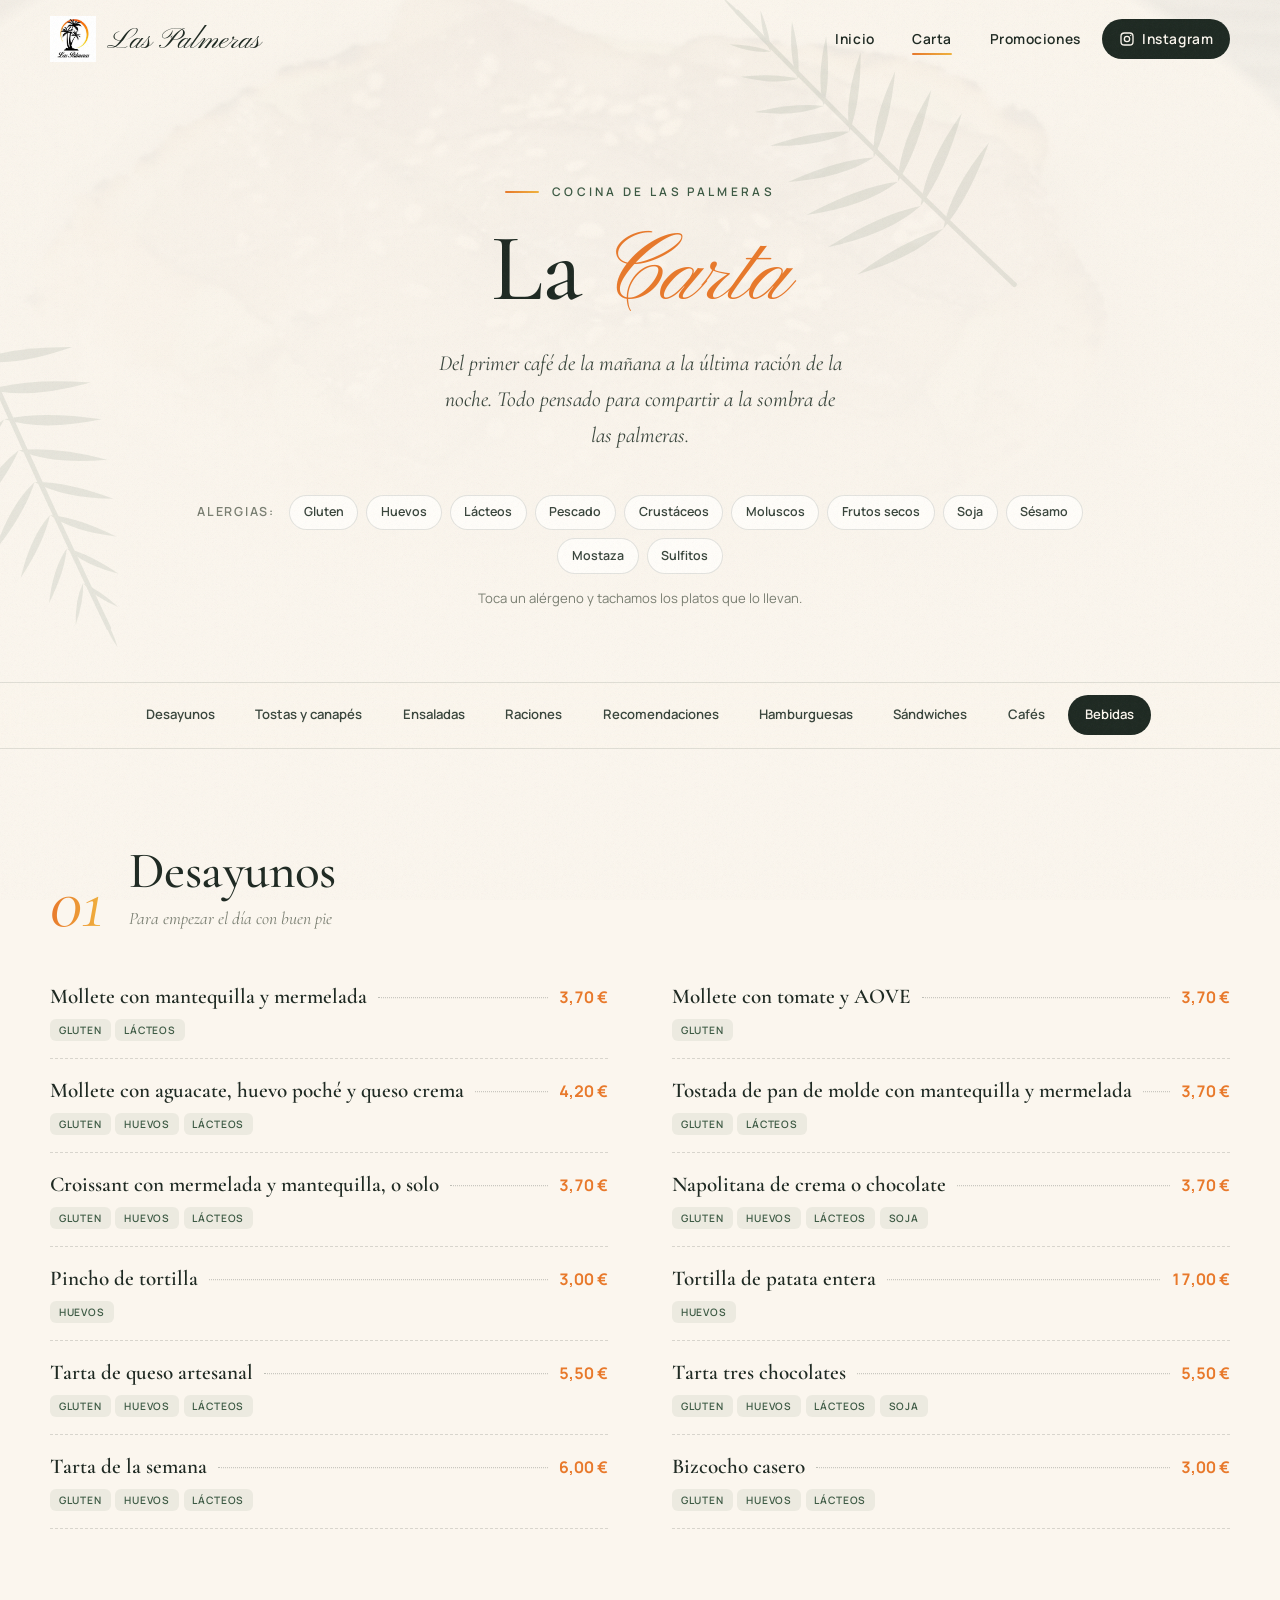
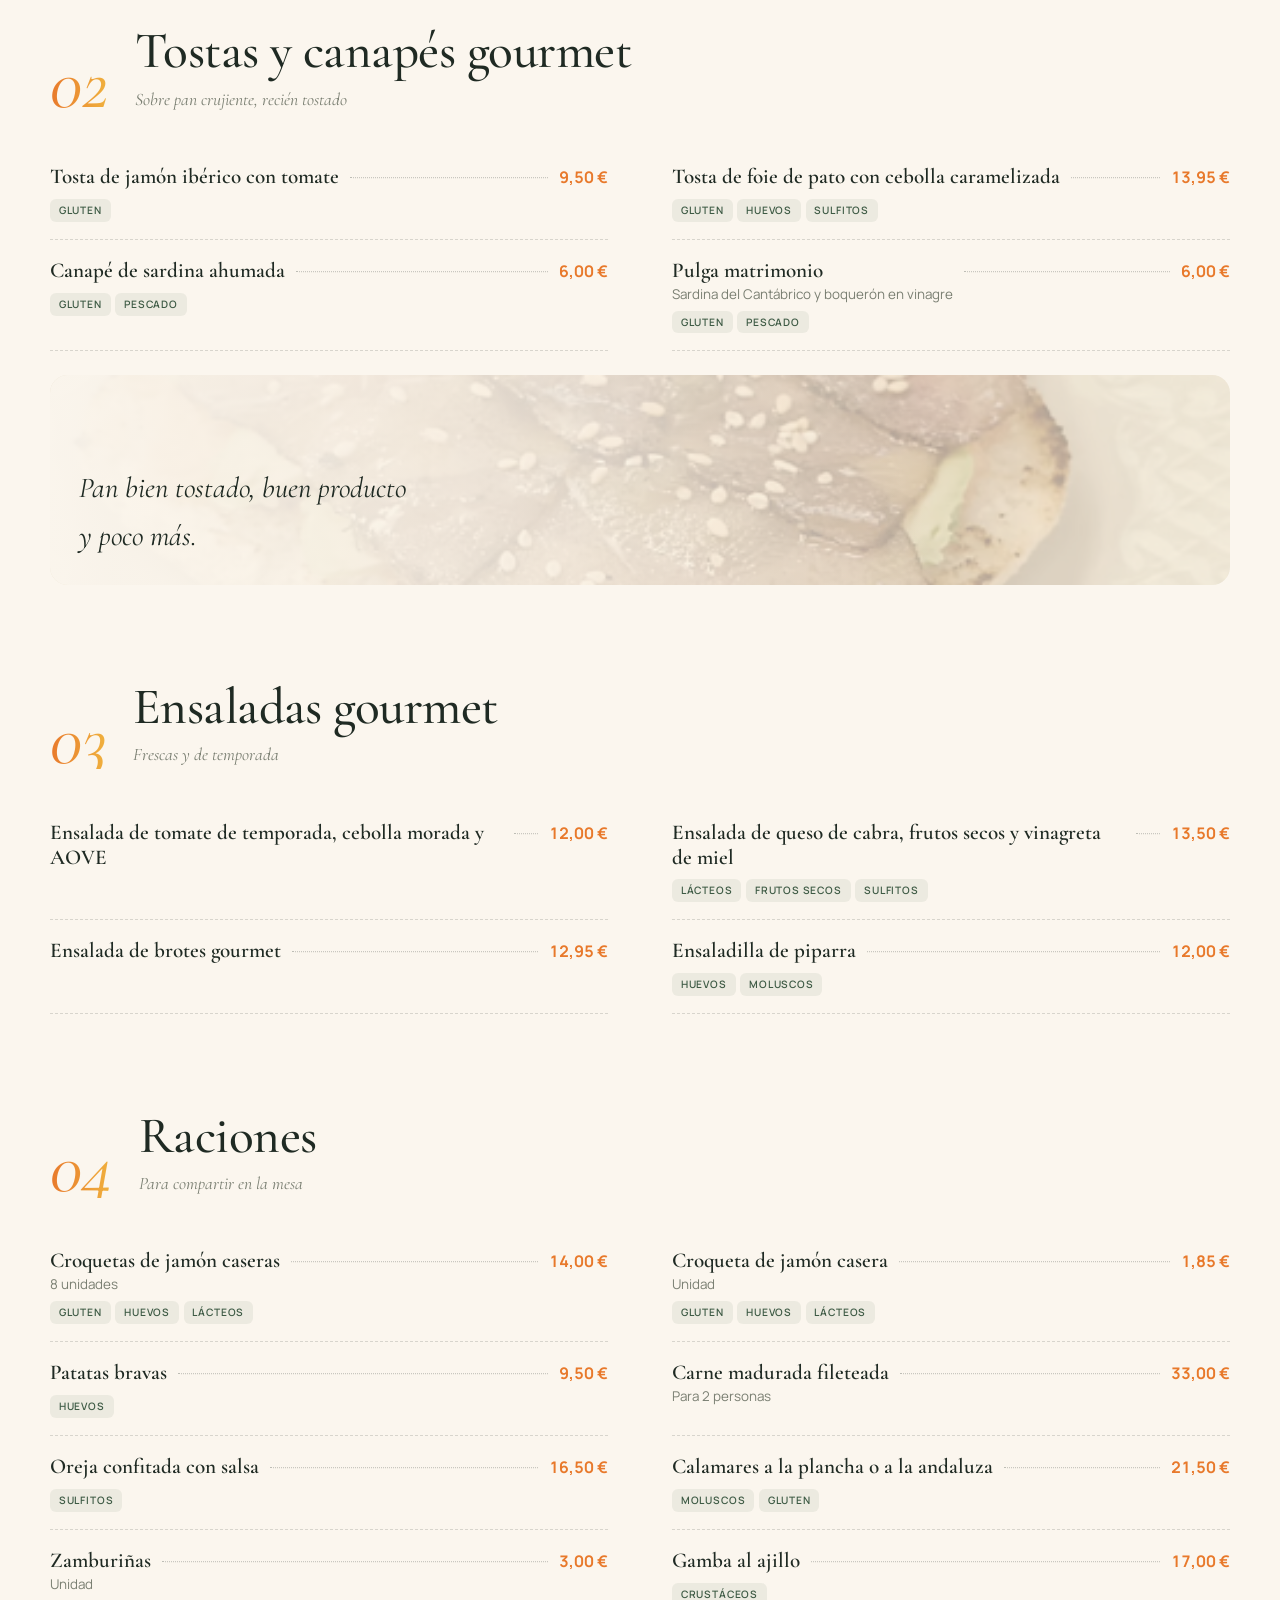
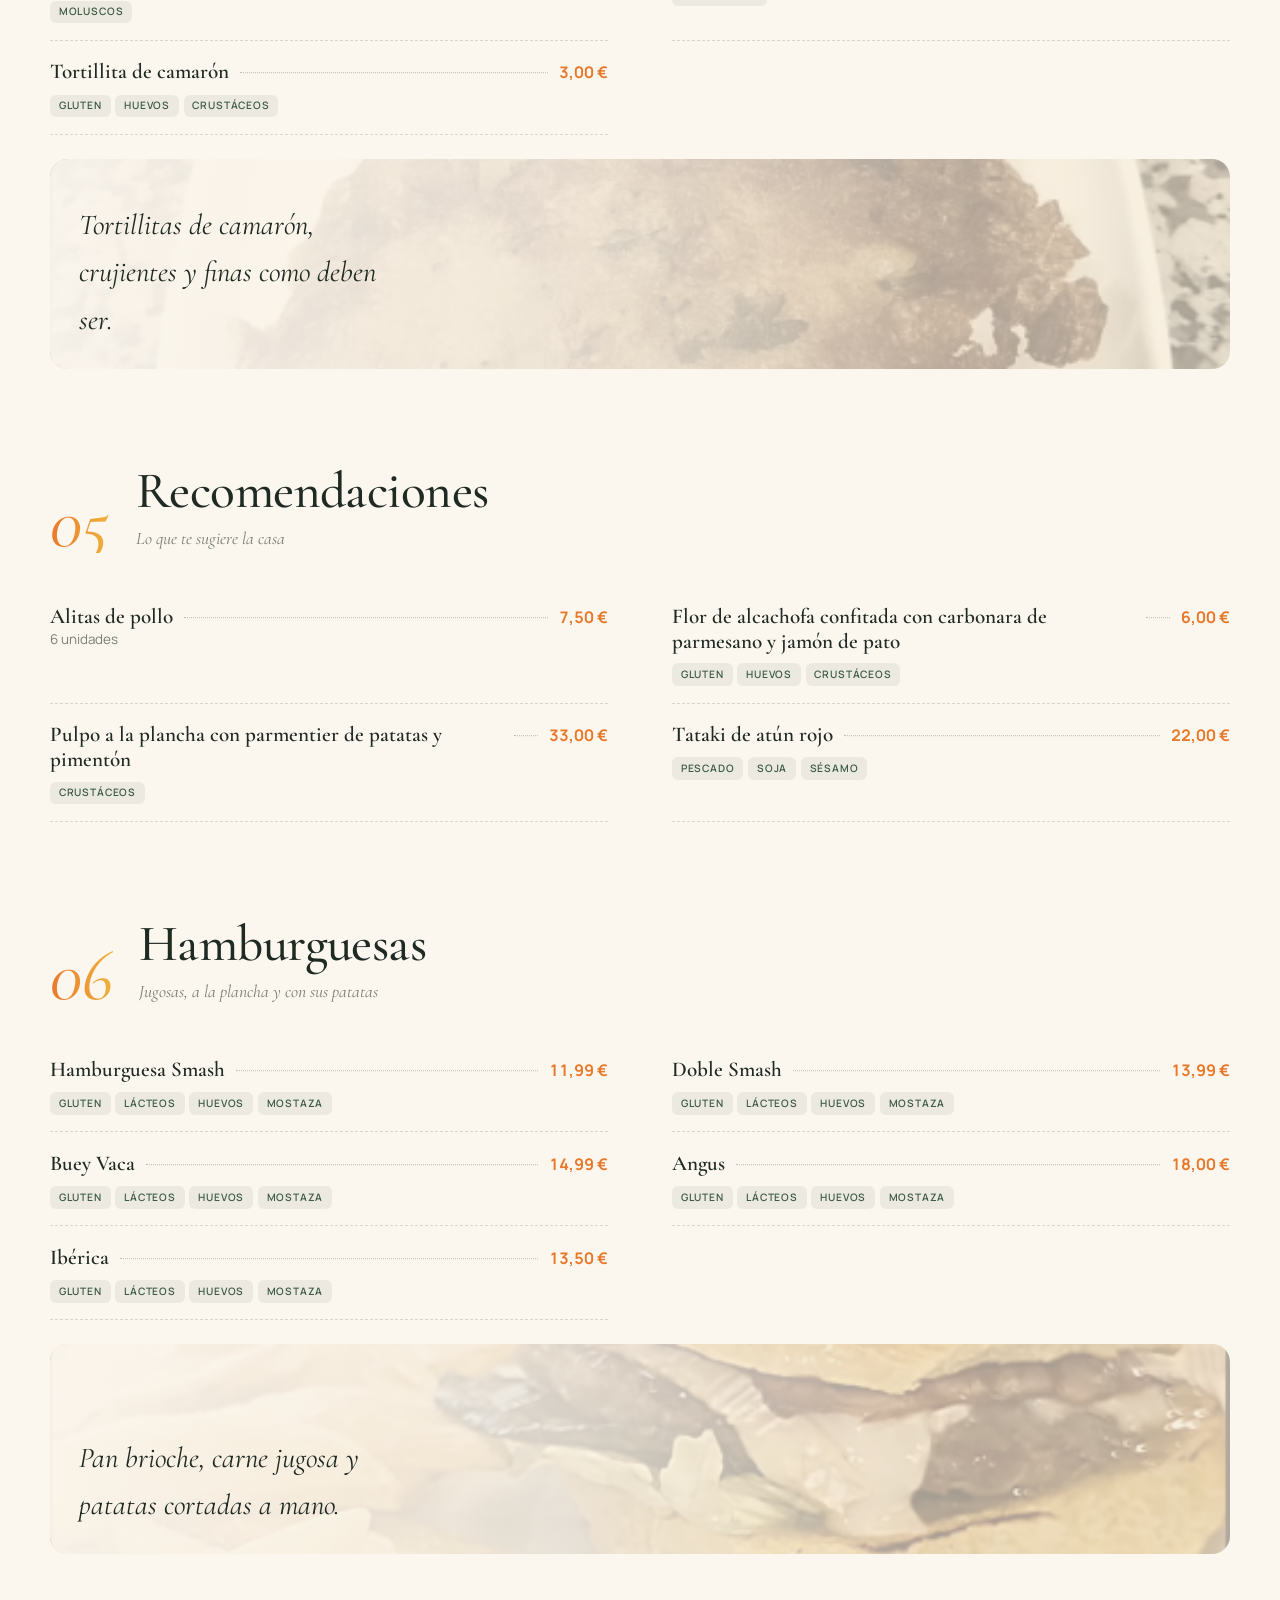
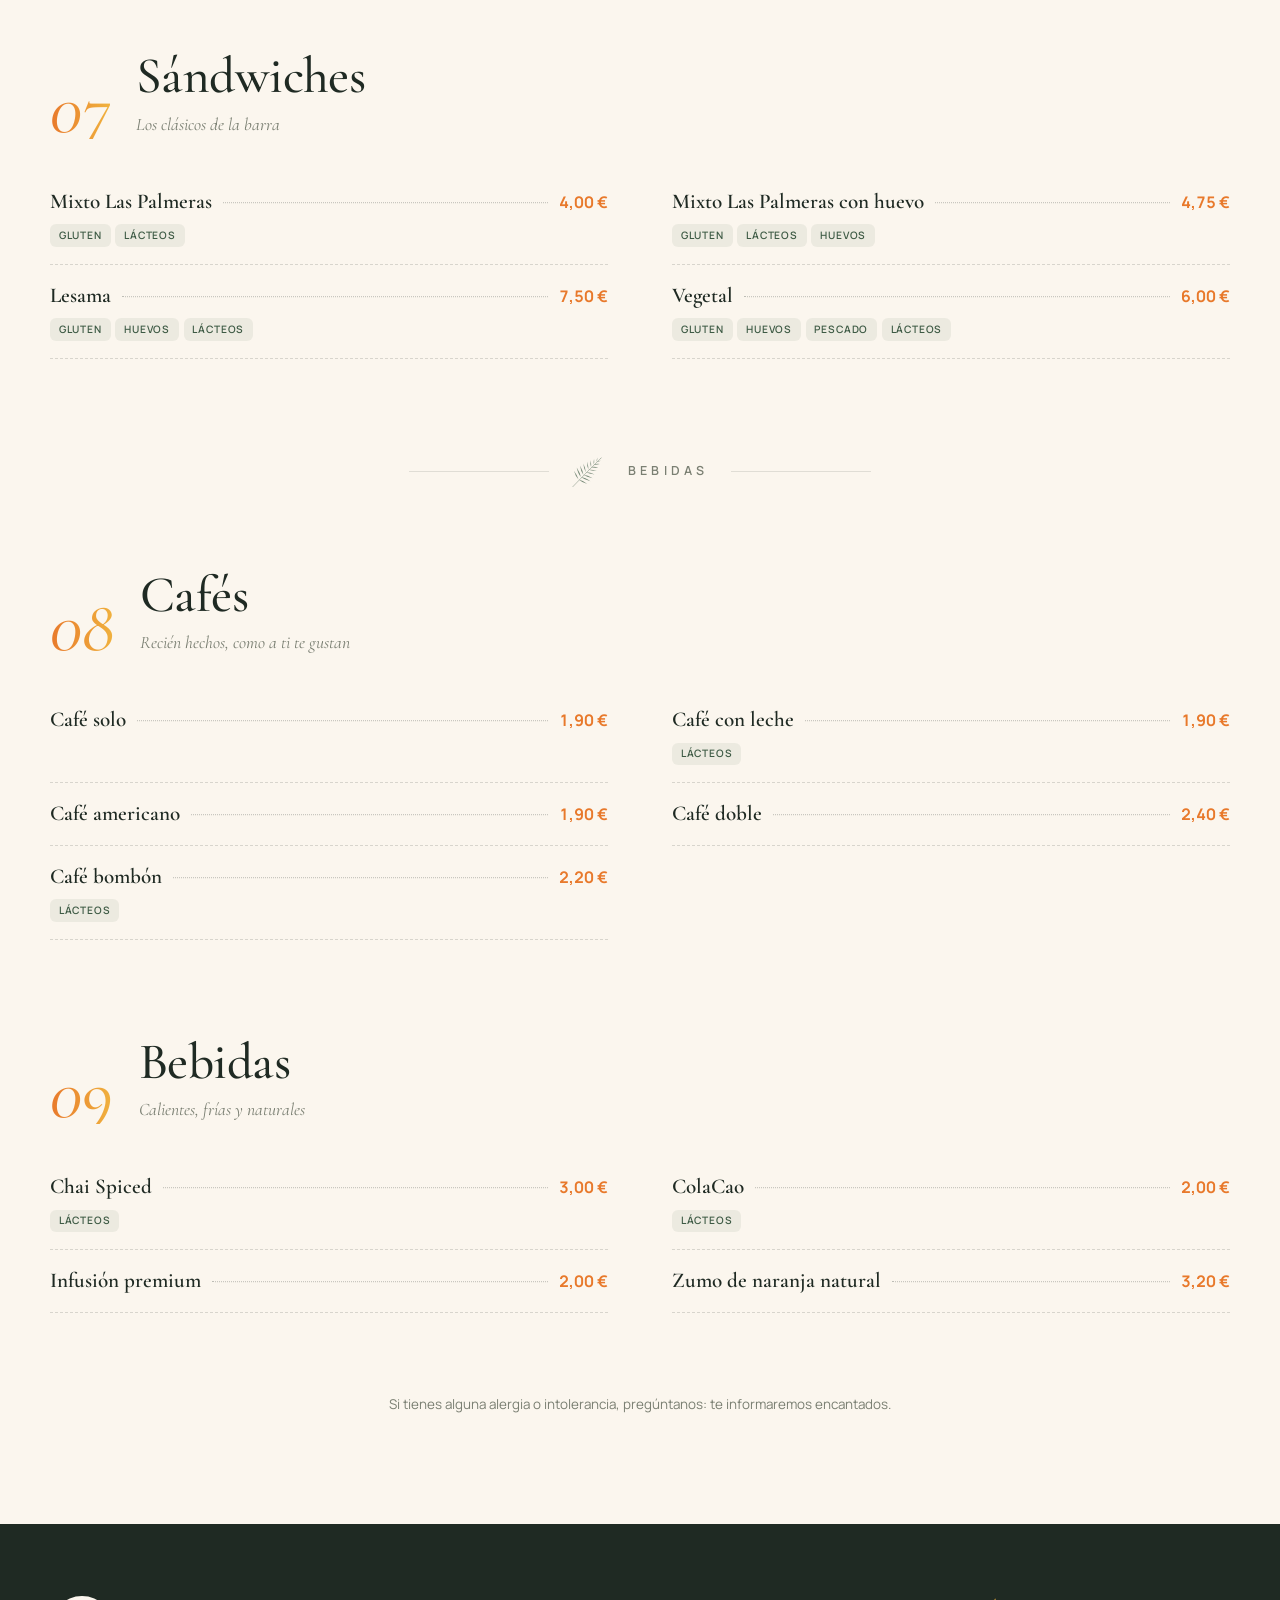
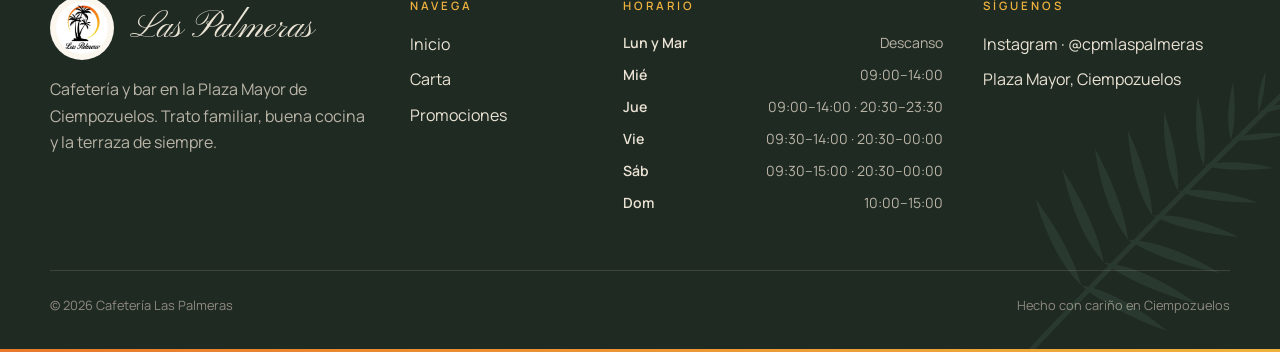
==== commit 9d4fb374: "Horario con estado en vivo, carrusel de cocina, ajustes de textos y filtro de alérgenos - Inicio: ca" ====
--- a/carta.html
+++ b/carta.html
@@ -10,8 +10,8 @@
   <link rel="preconnect" href="https://fonts.googleapis.com" />
   <link rel="preconnect" href="https://fonts.gstatic.com" crossorigin />
   <link href="https://fonts.googleapis.com/css2?family=Cormorant+Garamond:ital,wght@0,500;0,600;1,500;1,600&family=Manrope:wght@400;500;600;700&family=Pinyon+Script&display=swap" rel="stylesheet" />
-  <link rel="stylesheet" href="styles.css?v=20261019" />
-  <script defer src="main.js?v=20261019"></script>
+  <link rel="stylesheet" href="styles.css?v=20261022h" />
+  <script defer src="main.js?v=20261022h"></script>
 </head>
 <body>
 
@@ -47,8 +47,8 @@
         <h1 class="page-title rise" data-delay="1">La <span class="script">Carta</span></h1>
         <p class="page-sub rise" data-delay="2">Del primer café de la mañana a la última ración de la noche. Todo pensado para compartir a la sombra de las palmeras.</p>
 
-        <div class="allergen-bar rise" data-delay="3" role="group" aria-label="Señalar platos con alérgenos">
-          <span>Alérgenos</span>
+        <div class="allergen-bar rise" data-delay="3" role="group" aria-label="Tachar platos que contienen estos alérgenos">
+          <span>Alergias:</span>
           <button class="chip" type="button" data-allergen="gluten" aria-pressed="false">Gluten</button>
           <button class="chip" type="button" data-allergen="huevos" aria-pressed="false">Huevos</button>
           <button class="chip" type="button" data-allergen="lacteos" aria-pressed="false">Lácteos</button>
@@ -61,7 +61,7 @@
           <button class="chip" type="button" data-allergen="mostaza" aria-pressed="false">Mostaza</button>
           <button class="chip" type="button" data-allergen="sulfitos" aria-pressed="false">Sulfitos</button>
         </div>
-        <p class="allergen-note" data-allergen-note aria-live="polite">Marca un alérgeno para señalar los platos que lo contienen.</p>
+        <p class="allergen-note" aria-live="polite"><span data-allergen-note>Toca un alérgeno y tachamos los platos que lo llevan.</span> <button class="allergen-clear" type="button" data-allergen-clear hidden>Quitar marcas</button></p>
       </div>
     </section>
 
@@ -251,6 +251,17 @@
           </ul>
         </div>
         <div>
+          <h4>Horario</h4>
+          <ul class="footer-hours">
+            <li><span>Lun y Mar</span><span>Descanso</span></li>
+            <li><span>Mié</span><span>09:00–14:00</span></li>
+            <li><span>Jue</span><span>09:00–14:00 · 20:30–23:30</span></li>
+            <li><span>Vie</span><span>09:30–14:00 · 20:30–00:00</span></li>
+            <li><span>Sáb</span><span>09:30–15:00 · 20:30–00:00</span></li>
+            <li><span>Dom</span><span>10:00–15:00</span></li>
+          </ul>
+        </div>
+        <div>
           <h4>Síguenos</h4>
           <ul>
             <li><a href="https://www.instagram.com/cpmlaspalmeras/" target="_blank" rel="noopener">Instagram · @cpmlaspalmeras</a></li>
--- a/styles.css
+++ b/styles.css
@@ -175,14 +175,30 @@
   width: clamp(180px, 26vw, 380px);
   opacity: .1;
   transform-origin: 6% 94%;
-  animation: sway 9s ease-in-out infinite alternate;
+  animation: sway 16s ease-in-out infinite alternate;
 }
 .leaf--tl { top: -40px; left: -70px; transform: scaleX(-1) rotate(160deg); animation-name: swayFlip; }
 .leaf--br { bottom: -30px; right: -60px; }
 .leaf--tr { top: -30px; right: -50px; transform: rotate(-90deg); animation-name: swayTr; }
-@keyframes sway    { from { transform: rotate(-2deg); } to { transform: rotate(3deg); } }
-@keyframes swayTr  { from { transform: rotate(-92deg); } to { transform: rotate(-86deg); } }
-@keyframes swayFlip{ from { transform: scaleX(-1) rotate(158deg); } to { transform: scaleX(-1) rotate(164deg); } }
+/* Brisa: movimiento lento y amplio de las hojas de fondo */
+@keyframes sway {
+  0%   { transform: rotate(-9deg) translate(0, 0); }
+  35%  { transform: rotate(4deg) translate(10px, -6px); }
+  65%  { transform: rotate(-3deg) translate(-6px, 4px); }
+  100% { transform: rotate(11deg) translate(14px, -10px); }
+}
+@keyframes swayTr {
+  0%   { transform: rotate(-101deg) translate(0, 0); }
+  35%  { transform: rotate(-88deg) translate(-8px, 6px); }
+  65%  { transform: rotate(-95deg) translate(6px, -4px); }
+  100% { transform: rotate(-79deg) translate(-12px, 10px); }
+}
+@keyframes swayFlip {
+  0%   { transform: scaleX(-1) rotate(150deg) translate(0, 0); }
+  35%  { transform: scaleX(-1) rotate(163deg) translate(8px, 6px); }
+  65%  { transform: scaleX(-1) rotate(156deg) translate(-6px, -4px); }
+  100% { transform: scaleX(-1) rotate(171deg) translate(12px, 10px); }
+}
 
 /* ---------- Reveal on scroll ---------- */
 .reveal { opacity: 0; transform: translateY(34px); transition: opacity 1s var(--ease-out), transform 1s var(--ease-out); }
@@ -316,7 +332,12 @@
 .welcome h2 { font-size: clamp(2.2rem, 4.6vw, 3.8rem); text-wrap: balance; margin-bottom: 1.6rem; }
 .welcome p { color: var(--ink-soft); font-size: 1.06rem; max-width: 56ch; margin: 0 0 1.1rem; }
 .welcome .signature {
-  font-family: var(--f-script); font-size: clamp(2rem, 3.6vw, 2.8rem); color: var(--sun); margin-top: 1.4rem; line-height: 1.1;
+  font-family: var(--f-display); font-style: italic; font-weight: 600;
+  font-size: clamp(1.7rem, 3vw, 2.3rem); color: var(--sun); margin-top: 1.6rem; line-height: 1.2;
+  display: flex; align-items: center; gap: .9rem;
+}
+.welcome .signature::before {
+  content: ""; flex: none; width: 34px; height: 2px; border-radius: 2px; background: var(--sunset);
 }
 
 .pillars {
@@ -414,6 +435,113 @@
   position: absolute; left: 1rem; right: 1rem; bottom: 1rem;
   font-family: var(--f-display); font-style: italic; font-size: 1.3rem; color: var(--ink);
   background: rgba(255,253,249,.88); padding: .4rem .9rem; border-radius: 999px; width: fit-content;
+}
+
+/* Horario */
+.hours { position: relative; padding: 0 0 clamp(5rem, 10vw, 8rem); }
+.hours .leaf--tl { top: -60px; left: -80px; opacity: .08; }
+/* Hoja entre horario y mapa: tallo escondido a la derecha, hojas hacia la izquierda */
+.leaf--hours { bottom: -60px; right: auto; left: calc(100% - 6px); z-index: 3; opacity: .13; animation-name: swayMirror; }
+@keyframes swayMirror {
+  0%   { transform: scaleX(-1) rotate(20deg) translate(0, 0); }
+  35%  { transform: scaleX(-1) rotate(32deg) translate(8px, -6px); }
+  65%  { transform: scaleX(-1) rotate(25deg) translate(-6px, 4px); }
+  100% { transform: scaleX(-1) rotate(38deg) translate(12px, -8px); }
+}
+.leaf--taste { top: -70px; right: -40px; }
+.hours-grid {
+  display: grid; grid-template-columns: .85fr 1.15fr; gap: clamp(2.5rem, 6vw, 5.5rem); align-items: center;
+}
+.hours-intro h2 { font-size: clamp(2.2rem, 4.6vw, 3.6rem); text-wrap: balance; margin-bottom: 1.2rem; }
+.hours-intro > p:not(.kicker):not(.hours-status) { color: var(--ink-soft); font-size: 1.06rem; max-width: 40ch; margin: 0; }
+
+.hours-status {
+  display: inline-flex; align-items: center; gap: .7rem;
+  margin: 1.8rem 0 0; padding: .7rem 1.2rem .7rem 1rem;
+  border-radius: 999px; background: var(--paper); border: 1px solid var(--line);
+  font-weight: 600; font-size: .92rem;
+  box-shadow: 0 10px 26px -18px rgba(61,50,30,.5);
+}
+.hours-status[hidden] { display: none; }
+.hours-dot { width: 10px; height: 10px; border-radius: 50%; background: var(--ink-mute); flex: none; }
+.hours-status.is-open .hours-dot { background: #3f9a5a; animation: openPulse 2s ease-out infinite; }
+.hours-status.is-open { color: var(--palm); }
+.hours-status.is-closed .hours-dot { background: var(--sun); }
+@keyframes openPulse { 0% { box-shadow: 0 0 0 0 rgba(63,154,90,.5); } 100% { box-shadow: 0 0 0 10px rgba(63,154,90,0); } }
+
+.hours-card {
+  position: relative; overflow: hidden; isolation: isolate;
+  background: var(--paper);
+  border: 1px solid var(--line);
+  border-radius: calc(var(--radius) + 10px);
+  padding: clamp(1.6rem, 4vw, 2.6rem) clamp(1.3rem, 4vw, 2.6rem) clamp(1.4rem, 3vw, 2rem);
+  box-shadow: var(--shadow);
+}
+.hours-card::before {
+  content: ""; position: absolute; left: 0; right: 0; top: 0; height: 4px; background: var(--sunset);
+}
+.hours-sun {
+  position: absolute; z-index: -1; right: -90px; top: -90px;
+  width: 260px; aspect-ratio: 1; border-radius: 50%;
+  background: conic-gradient(from 200deg, transparent 0 18%, var(--gold) 34%, var(--sun) 62%, transparent 80% 100%);
+  -webkit-mask: radial-gradient(farthest-side, transparent calc(100% - 7px), #000 calc(100% - 6px));
+          mask: radial-gradient(farthest-side, transparent calc(100% - 7px), #000 calc(100% - 6px));
+  opacity: .45;
+  animation: sunSpin 50s linear infinite;
+}
+.hours-card-head {
+  display: flex; align-items: center; gap: .7rem;
+  font-family: var(--f-display); font-style: italic; font-size: 1.45rem; color: var(--ink);
+  margin-bottom: 1.1rem;
+}
+.hours-card-head svg { width: 26px; height: 26px; color: var(--sun); flex: none; }
+
+.hours-list { list-style: none; margin: 0; padding: 0; }
+.hours-list li {
+  position: relative;
+  display: flex; align-items: center; gap: .8rem;
+  padding: .85rem .9rem;
+  margin-inline: -.9rem;
+  border-radius: 12px;
+  border-bottom: 1px dashed rgba(31,42,35,.12);
+  transition: background .35s;
+}
+.hours-list li:last-child { border-bottom: 0; }
+.hours-list li:hover { background: rgba(240,178,62,.08); }
+.hours-day { font-family: var(--f-display); font-size: 1.28rem; font-weight: 600; min-width: 6.2rem; }
+.hours-dots { flex: 1; border-bottom: 1.5px dotted rgba(31,42,35,.22); transform: translateY(.2rem); min-width: 1rem; }
+.hours-time { display: flex; flex-wrap: wrap; justify-content: flex-end; gap: .35rem; }
+.hours-time b {
+  font-weight: 600; font-size: .9rem; font-variant-numeric: tabular-nums; white-space: nowrap;
+  padding: .3rem .7rem; border-radius: 999px;
+  background: var(--bg-2); color: var(--ink);
+}
+.hours-list li.is-closed .hours-day,
+.hours-list li.is-closed .hours-time { color: var(--ink-mute); }
+.hours-list li.is-closed .hours-time { font-family: var(--f-display); font-style: italic; font-size: 1.1rem; }
+
+.hours-list li.is-today {
+  background: linear-gradient(90deg, rgba(232,121,43,.12), rgba(240,178,62,.06));
+  border-bottom-color: transparent;
+}
+.hours-list li.is-today .hours-day { color: var(--sun); }
+.hours-list li.is-today .hours-time b { background: var(--ink); color: var(--bg); }
+.hours-list li.is-today .hours-day::after {
+  content: "Hoy";
+  display: inline-block; vertical-align: middle;
+  margin-left: .5rem; padding: .15rem .5rem; border-radius: 999px;
+  font-family: var(--f-body); font-style: normal; font-size: .62rem; font-weight: 700; letter-spacing: .14em; text-transform: uppercase;
+  background: var(--sunset); color: var(--ink);
+}
+
+@media (max-width: 960px) {
+  .hours-grid { grid-template-columns: 1fr; }
+}
+@media (max-width: 520px) {
+  .hours-list li { flex-wrap: wrap; gap: .35rem .8rem; }
+  .hours-dots { display: none; }
+  .hours-day { min-width: 0; flex: 1; }
+  .hours-time { flex: 1 1 100%; justify-content: flex-start; }
 }
 
 /* Mapa — Dónde estamos */
@@ -462,7 +590,9 @@
   padding: 4.5rem 0 2rem;
 }
 .footer .leaf { opacity: .07; filter: brightness(3); }
-.footer-grid { display: grid; grid-template-columns: 1.4fr 1fr 1fr; gap: 2.5rem; }
+.footer-grid { display: grid; grid-template-columns: 1.3fr .7fr 1.3fr 1fr; gap: 2.5rem; }
+.footer-hours li { display: flex; justify-content: space-between; gap: 1rem; font-size: .88rem; color: #b9b4a6; }
+.footer-hours li span:first-child { color: #eae3d4; font-weight: 600; }
 .footer-brand { display: flex; align-items: center; gap: 1rem; }
 .footer-brand img { width: 64px; height: 64px; border-radius: 50%; background: #fbf6ee; padding: 6px; object-fit: contain; }
 .footer-brand span { font-family: var(--f-script); font-size: 2.3rem; line-height: 1; }
@@ -539,8 +669,16 @@
   transition: all .3s var(--ease-out);
 }
 .chip:hover { border-color: var(--palm); }
-.chip[aria-pressed="true"] { background: var(--palm); color: #fff; border-color: var(--palm); text-decoration: line-through; text-decoration-thickness: 1.5px; }
+.chip[aria-pressed="true"] { background: var(--palm); color: #fff; border-color: var(--palm); }
+.chip[aria-pressed="true"]::before { content: "✕"; margin-right: .4rem; font-size: .7rem; }
 .allergen-note { text-align: center; font-size: .82rem; color: var(--ink-mute); margin: .9rem 0 0; min-height: 1.3em; }
+.allergen-clear {
+  font: inherit; font-size: .8rem; font-weight: 700; cursor: pointer;
+  margin-left: .4rem; padding: .25rem .75rem; border-radius: 999px;
+  background: transparent; color: var(--sun); border: 1px solid rgba(232,121,43,.45);
+  transition: background .3s, color .3s;
+}
+.allergen-clear:hover { background: var(--sun); color: #fff; }
 
 .menu { padding: 1rem 0 6rem; }
 .menu-section {
@@ -580,8 +718,10 @@
   color: var(--palm); background: rgba(61, 90, 68, .08);
   padding: .18rem .55rem; border-radius: 6px;
 }
-.dish.is-excluded { opacity: .28; }
-.dish.is-excluded .dish-name { text-decoration: line-through; text-decoration-color: var(--sun); }
+.allergen-note [hidden] { display: none !important; }
+.dish.is-excluded { opacity: .35; }
+.dish.is-excluded .dish-name { text-decoration: line-through; text-decoration-color: var(--sun); text-decoration-thickness: 2px; }
+.dish.is-excluded .dish-price { text-decoration: line-through; }
 
 .menu-feature {
   position: relative; overflow: hidden;
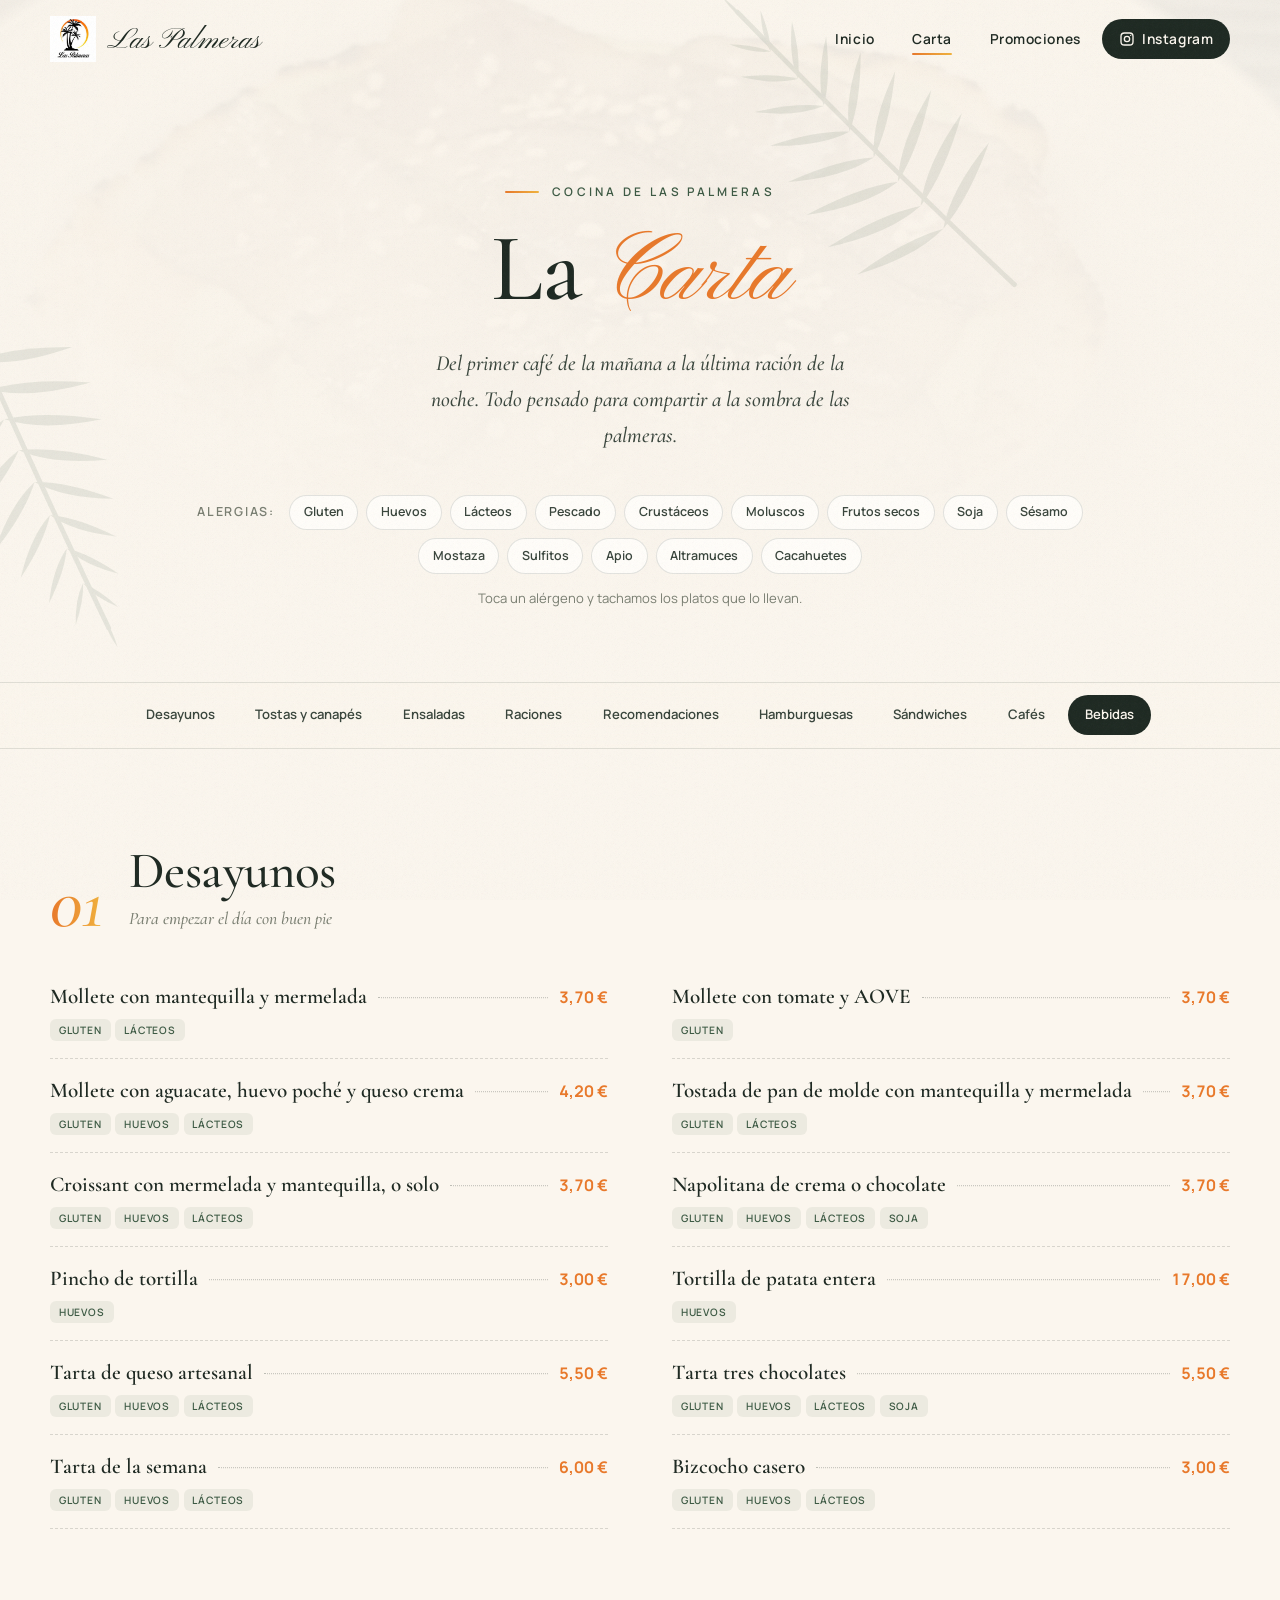
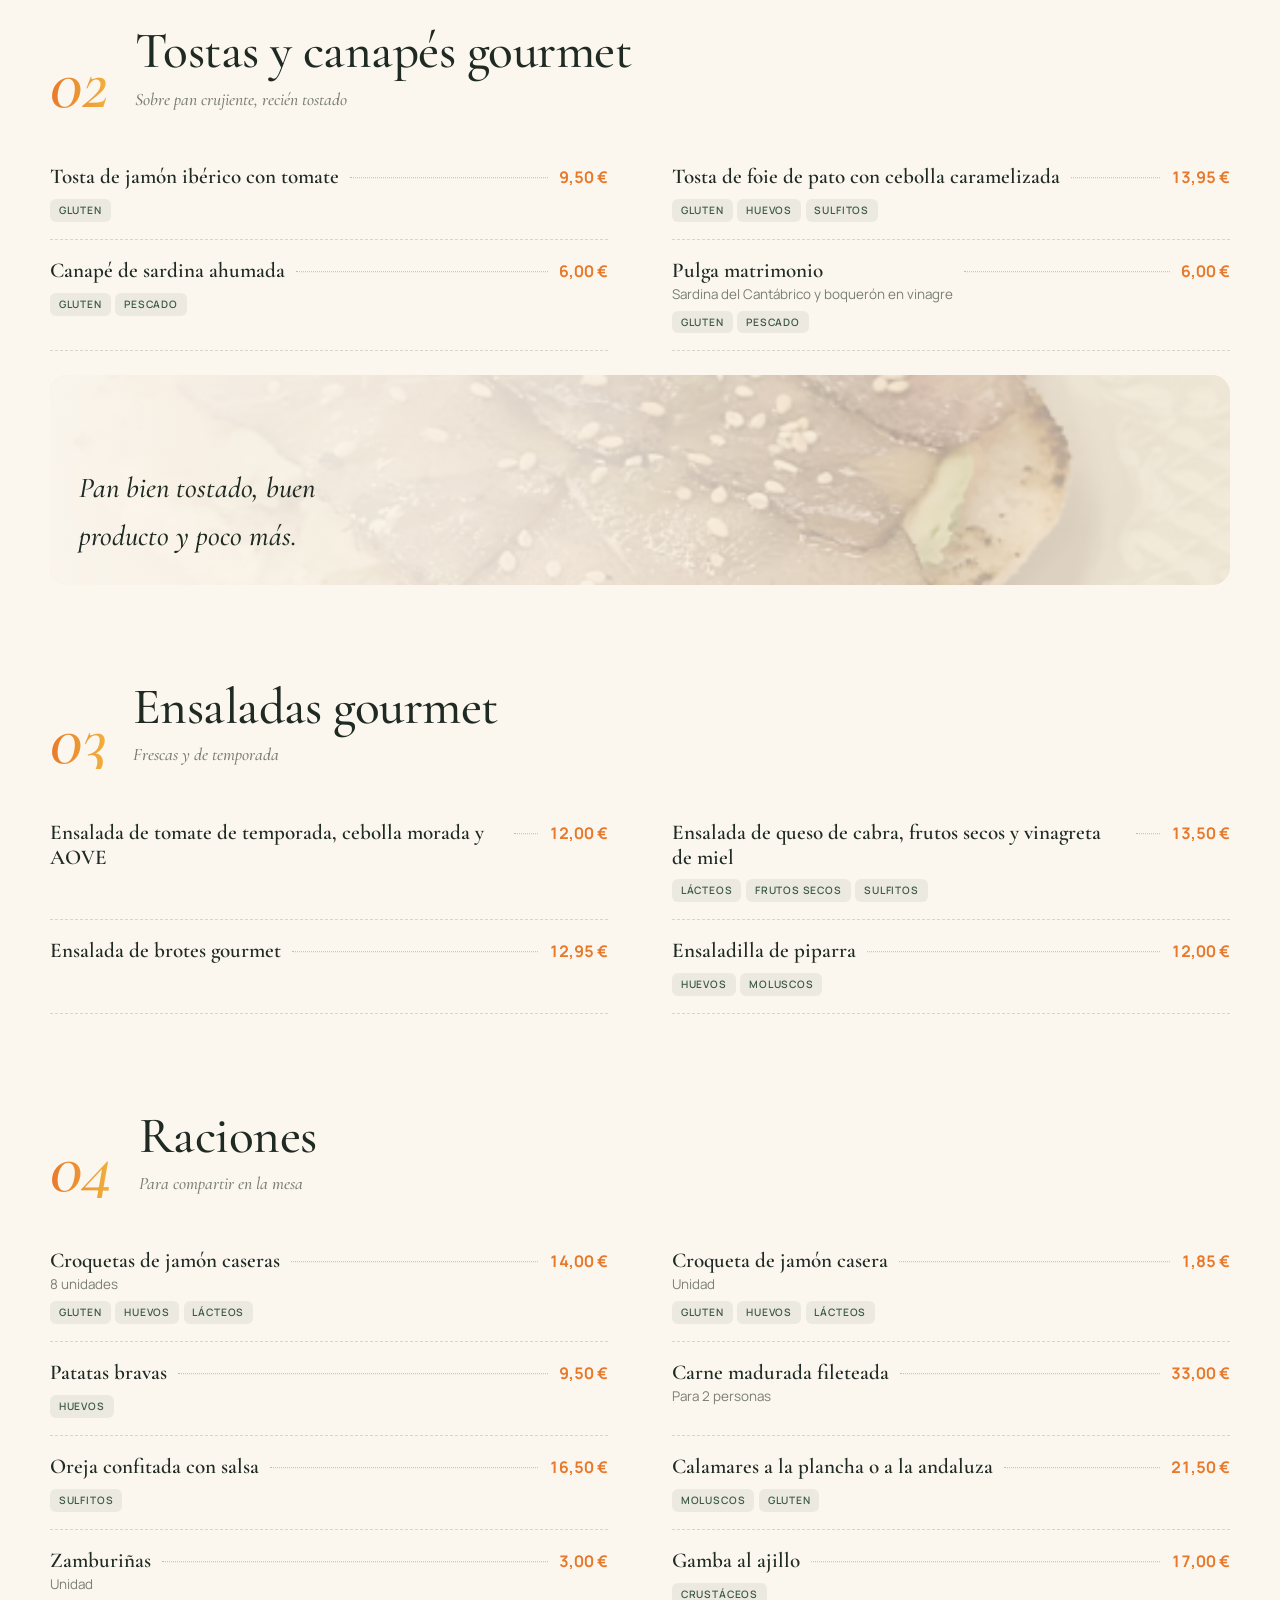
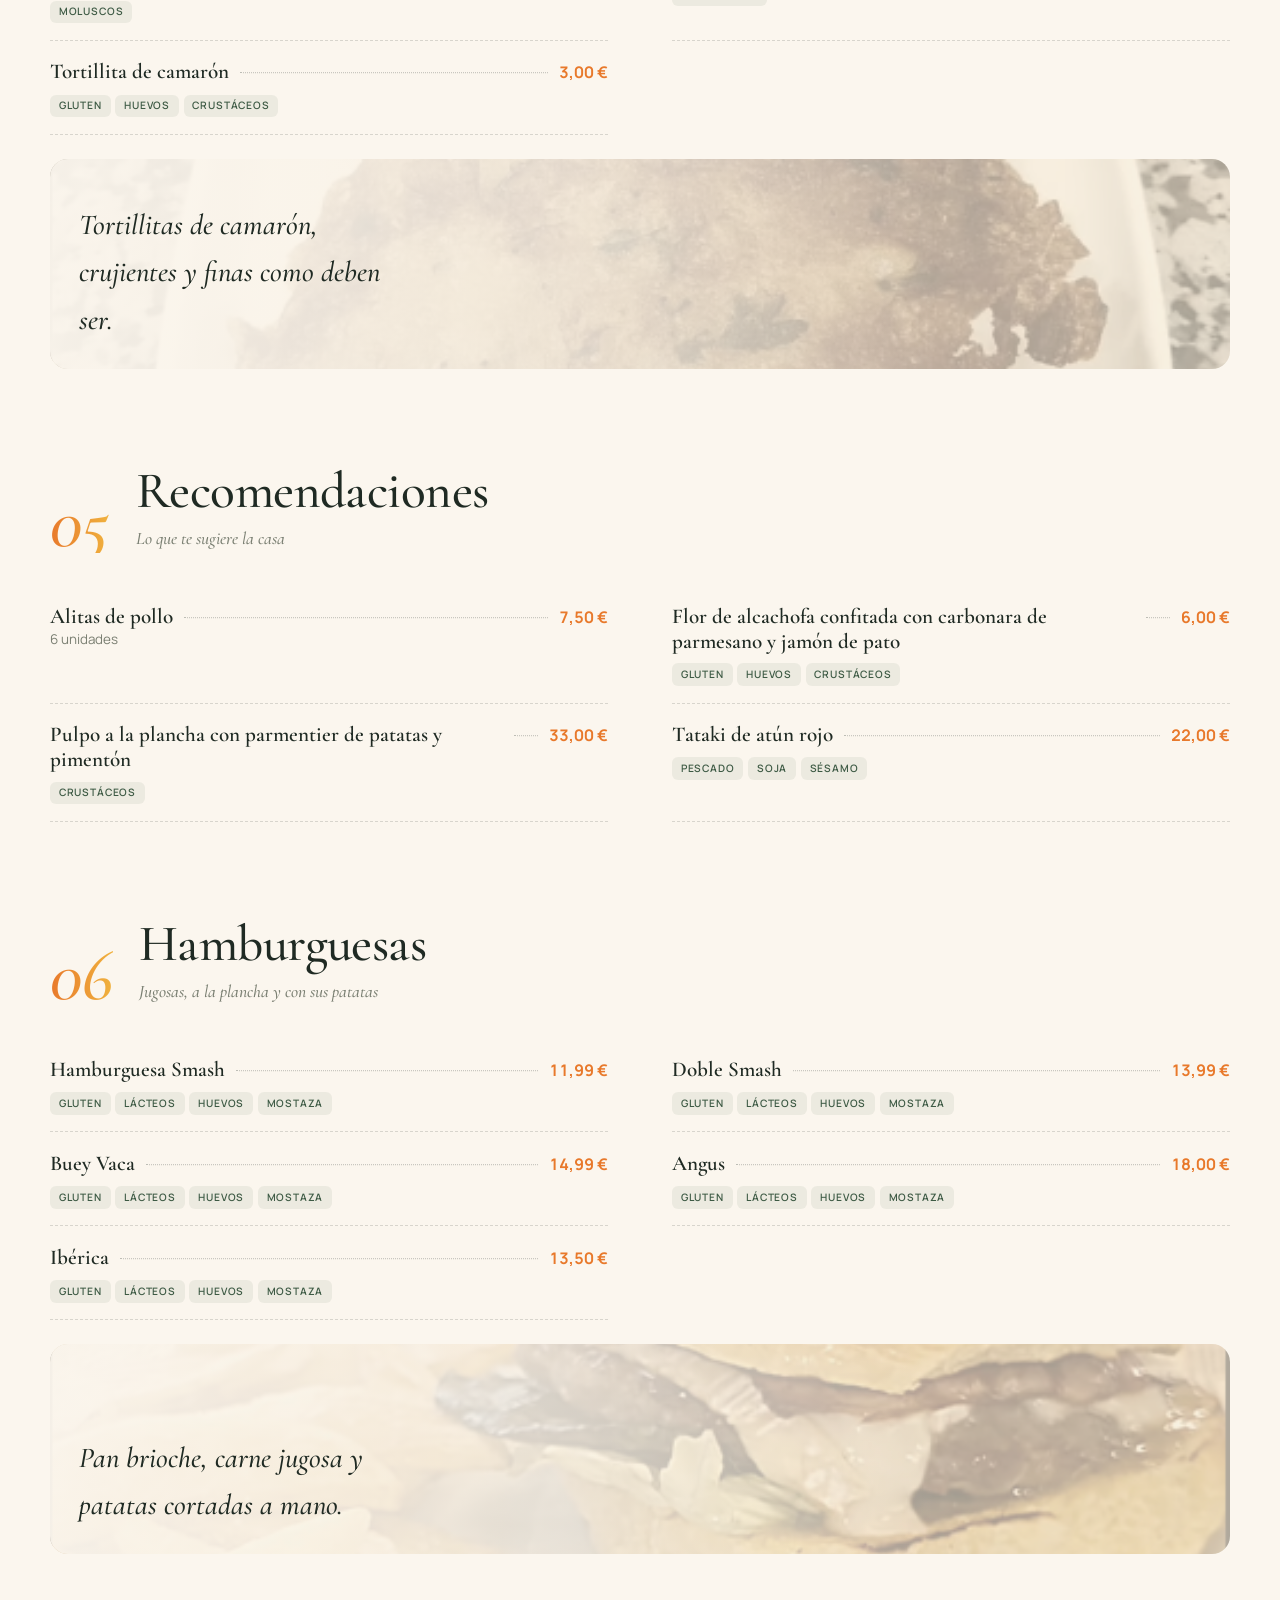
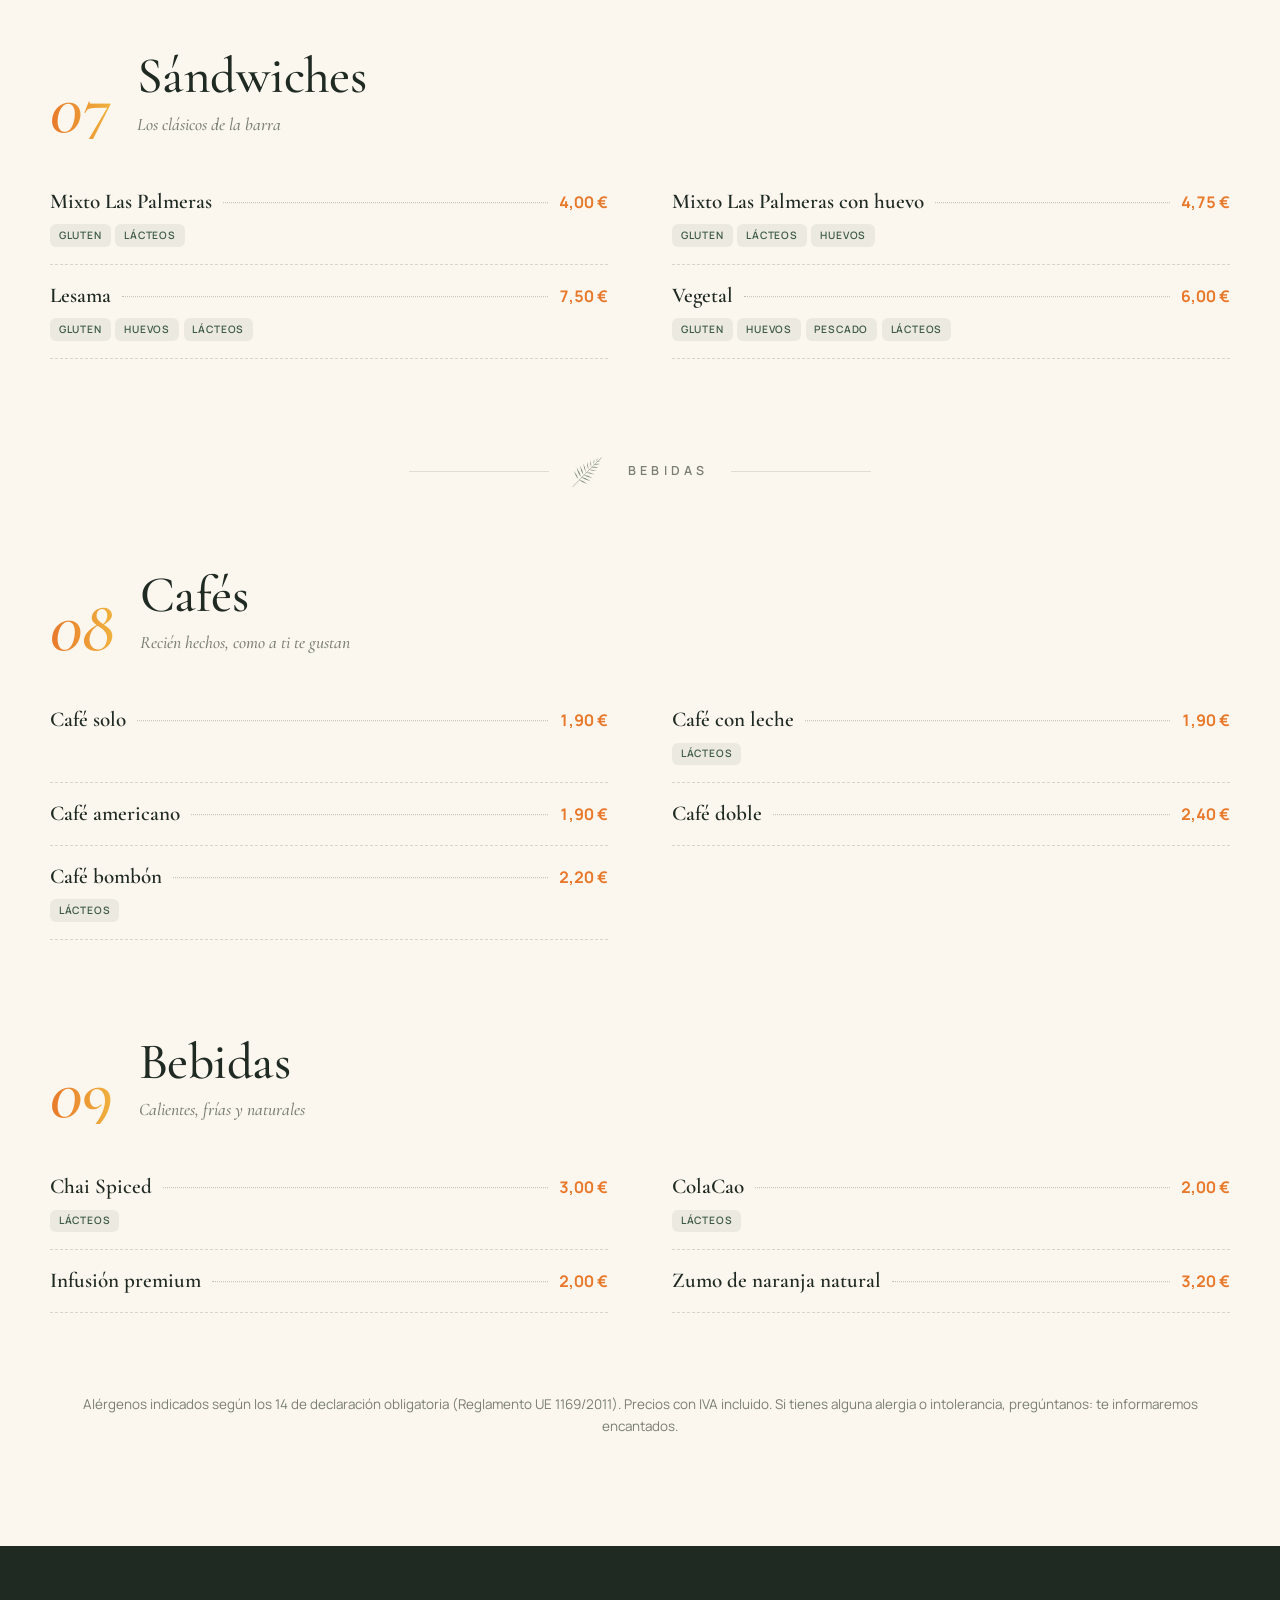
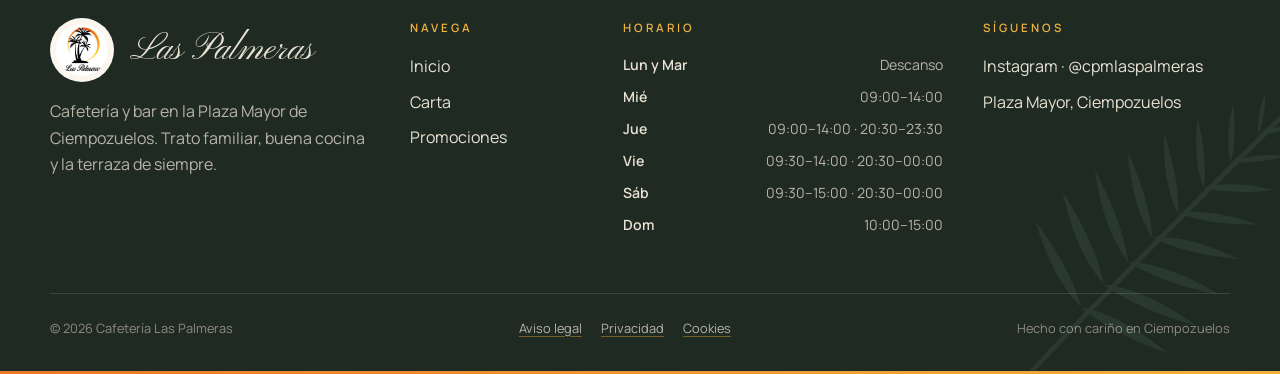
==== commit b3529480: "Textos legales, fuentes locales sin cookies y 14 alérgenos en la carta - Nuevas páginas: Aviso legal" ====
--- a/carta.html
+++ b/carta.html
@@ -7,11 +7,9 @@
   <meta name="description" content="Carta de la Cafetería Las Palmeras en Ciempozuelos: desayunos, tostas, ensaladas gourmet, raciones, hamburguesas, sándwiches, cafés y bebidas." />
   <meta name="theme-color" content="#fbf6ee" />
   <link rel="icon" href="assets/img/logo.png" />
-  <link rel="preconnect" href="https://fonts.googleapis.com" />
-  <link rel="preconnect" href="https://fonts.gstatic.com" crossorigin />
-  <link href="https://fonts.googleapis.com/css2?family=Cormorant+Garamond:ital,wght@0,500;0,600;1,500;1,600&family=Manrope:wght@400;500;600;700&family=Pinyon+Script&display=swap" rel="stylesheet" />
-  <link rel="stylesheet" href="styles.css?v=20261022h" />
-  <script defer src="main.js?v=20261022h"></script>
+  <link rel="stylesheet" href="fonts.css?v=20261025" />
+  <link rel="stylesheet" href="styles.css?v=20261025" />
+  <script defer src="main.js?v=20261025"></script>
 </head>
 <body>
 
@@ -60,6 +58,9 @@
           <button class="chip" type="button" data-allergen="sesamo" aria-pressed="false">Sésamo</button>
           <button class="chip" type="button" data-allergen="mostaza" aria-pressed="false">Mostaza</button>
           <button class="chip" type="button" data-allergen="sulfitos" aria-pressed="false">Sulfitos</button>
+          <button class="chip" type="button" data-allergen="apio" aria-pressed="false">Apio</button>
+          <button class="chip" type="button" data-allergen="altramuces" aria-pressed="false">Altramuces</button>
+          <button class="chip" type="button" data-allergen="cacahuetes" aria-pressed="false">Cacahuetes</button>
         </div>
         <p class="allergen-note" aria-live="polite"><span data-allergen-note>Toca un alérgeno y tachamos los platos que lo llevan.</span> <button class="allergen-clear" type="button" data-allergen-clear hidden>Quitar marcas</button></p>
       </div>
@@ -228,7 +229,7 @@
           </ul>
         </section>
 
-        <p class="menu-legal">Si tienes alguna alergia o intolerancia, pregúntanos: te informaremos encantados.</p>
+        <p class="menu-legal">Alérgenos indicados según los 14 de declaración obligatoria (Reglamento UE 1169/2011). Precios con IVA incluido. Si tienes alguna alergia o intolerancia, pregúntanos: te informaremos encantados.</p>
       </div>
     </div>
   </main>
@@ -271,6 +272,7 @@
       </div>
       <div class="footer-bottom">
         <span>© <span data-year>2026</span> Cafetería Las Palmeras</span>
+        <nav class="footer-legal" aria-label="Textos legales"><a href="aviso-legal.html">Aviso legal</a><a href="privacidad.html">Privacidad</a><a href="cookies.html">Cookies</a></nav>
         <span>Hecho con cariño en Ciempozuelos</span>
       </div>
     </div>
--- a/fonts.css
+++ b/fonts.css
@@ -0,0 +1,163 @@
+/* Fuentes alojadas en la propia web (sin conexiÃ³n a Google). Subconjuntos latin y latin-ext. */
+/* latin-ext */
+@font-face {
+  font-family: 'Cormorant Garamond';
+  font-style: italic;
+  font-weight: 500;
+  font-display: swap;
+  src: url(assets/fonts/cormorantgaramond-italic-latin-ext.woff2) format('woff2');
+  unicode-range: U+0100-02BA, U+02BD-02C5, U+02C7-02CC, U+02CE-02D7, U+02DD-02FF, U+0304, U+0308, U+0329, U+1D00-1DBF, U+1E00-1E9F, U+1EF2-1EFF, U+2020, U+20A0-20AB, U+20AD-20C4, U+2113, U+2C60-2C7F, U+A720-A7FF;
+}
+/* latin */
+@font-face {
+  font-family: 'Cormorant Garamond';
+  font-style: italic;
+  font-weight: 500;
+  font-display: swap;
+  src: url(assets/fonts/cormorantgaramond-italic-latin.woff2) format('woff2');
+  unicode-range: U+0000-00FF, U+0131, U+0152-0153, U+02BB-02BC, U+02C6, U+02DA, U+02DC, U+0304, U+0308, U+0329, U+2000-206F, U+20AC, U+2122, U+2191, U+2193, U+2212, U+2215, U+FEFF, U+FFFD;
+}
+/* latin-ext */
+@font-face {
+  font-family: 'Cormorant Garamond';
+  font-style: italic;
+  font-weight: 600;
+  font-display: swap;
+  src: url(assets/fonts/cormorantgaramond-italic-latin-ext.woff2) format('woff2');
+  unicode-range: U+0100-02BA, U+02BD-02C5, U+02C7-02CC, U+02CE-02D7, U+02DD-02FF, U+0304, U+0308, U+0329, U+1D00-1DBF, U+1E00-1E9F, U+1EF2-1EFF, U+2020, U+20A0-20AB, U+20AD-20C4, U+2113, U+2C60-2C7F, U+A720-A7FF;
+}
+/* latin */
+@font-face {
+  font-family: 'Cormorant Garamond';
+  font-style: italic;
+  font-weight: 600;
+  font-display: swap;
+  src: url(assets/fonts/cormorantgaramond-italic-latin.woff2) format('woff2');
+  unicode-range: U+0000-00FF, U+0131, U+0152-0153, U+02BB-02BC, U+02C6, U+02DA, U+02DC, U+0304, U+0308, U+0329, U+2000-206F, U+20AC, U+2122, U+2191, U+2193, U+2212, U+2215, U+FEFF, U+FFFD;
+}
+/* latin-ext */
+@font-face {
+  font-family: 'Cormorant Garamond';
+  font-style: normal;
+  font-weight: 500;
+  font-display: swap;
+  src: url(assets/fonts/cormorantgaramond-normal-latin-ext.woff2) format('woff2');
+  unicode-range: U+0100-02BA, U+02BD-02C5, U+02C7-02CC, U+02CE-02D7, U+02DD-02FF, U+0304, U+0308, U+0329, U+1D00-1DBF, U+1E00-1E9F, U+1EF2-1EFF, U+2020, U+20A0-20AB, U+20AD-20C4, U+2113, U+2C60-2C7F, U+A720-A7FF;
+}
+/* latin */
+@font-face {
+  font-family: 'Cormorant Garamond';
+  font-style: normal;
+  font-weight: 500;
+  font-display: swap;
+  src: url(assets/fonts/cormorantgaramond-normal-latin.woff2) format('woff2');
+  unicode-range: U+0000-00FF, U+0131, U+0152-0153, U+02BB-02BC, U+02C6, U+02DA, U+02DC, U+0304, U+0308, U+0329, U+2000-206F, U+20AC, U+2122, U+2191, U+2193, U+2212, U+2215, U+FEFF, U+FFFD;
+}
+/* latin-ext */
+@font-face {
+  font-family: 'Cormorant Garamond';
+  font-style: normal;
+  font-weight: 600;
+  font-display: swap;
+  src: url(assets/fonts/cormorantgaramond-normal-latin-ext.woff2) format('woff2');
+  unicode-range: U+0100-02BA, U+02BD-02C5, U+02C7-02CC, U+02CE-02D7, U+02DD-02FF, U+0304, U+0308, U+0329, U+1D00-1DBF, U+1E00-1E9F, U+1EF2-1EFF, U+2020, U+20A0-20AB, U+20AD-20C4, U+2113, U+2C60-2C7F, U+A720-A7FF;
+}
+/* latin */
+@font-face {
+  font-family: 'Cormorant Garamond';
+  font-style: normal;
+  font-weight: 600;
+  font-display: swap;
+  src: url(assets/fonts/cormorantgaramond-normal-latin.woff2) format('woff2');
+  unicode-range: U+0000-00FF, U+0131, U+0152-0153, U+02BB-02BC, U+02C6, U+02DA, U+02DC, U+0304, U+0308, U+0329, U+2000-206F, U+20AC, U+2122, U+2191, U+2193, U+2212, U+2215, U+FEFF, U+FFFD;
+}
+/* latin-ext */
+@font-face {
+  font-family: 'Manrope';
+  font-style: normal;
+  font-weight: 400;
+  font-display: swap;
+  src: url(assets/fonts/manrope-normal-latin-ext.woff2) format('woff2');
+  unicode-range: U+0100-02BA, U+02BD-02C5, U+02C7-02CC, U+02CE-02D7, U+02DD-02FF, U+0304, U+0308, U+0329, U+1D00-1DBF, U+1E00-1E9F, U+1EF2-1EFF, U+2020, U+20A0-20AB, U+20AD-20C4, U+2113, U+2C60-2C7F, U+A720-A7FF;
+}
+/* latin */
+@font-face {
+  font-family: 'Manrope';
+  font-style: normal;
+  font-weight: 400;
+  font-display: swap;
+  src: url(assets/fonts/manrope-normal-latin.woff2) format('woff2');
+  unicode-range: U+0000-00FF, U+0131, U+0152-0153, U+02BB-02BC, U+02C6, U+02DA, U+02DC, U+0304, U+0308, U+0329, U+2000-206F, U+20AC, U+2122, U+2191, U+2193, U+2212, U+2215, U+FEFF, U+FFFD;
+}
+/* latin-ext */
+@font-face {
+  font-family: 'Manrope';
+  font-style: normal;
+  font-weight: 500;
+  font-display: swap;
+  src: url(assets/fonts/manrope-normal-latin-ext.woff2) format('woff2');
+  unicode-range: U+0100-02BA, U+02BD-02C5, U+02C7-02CC, U+02CE-02D7, U+02DD-02FF, U+0304, U+0308, U+0329, U+1D00-1DBF, U+1E00-1E9F, U+1EF2-1EFF, U+2020, U+20A0-20AB, U+20AD-20C4, U+2113, U+2C60-2C7F, U+A720-A7FF;
+}
+/* latin */
+@font-face {
+  font-family: 'Manrope';
+  font-style: normal;
+  font-weight: 500;
+  font-display: swap;
+  src: url(assets/fonts/manrope-normal-latin.woff2) format('woff2');
+  unicode-range: U+0000-00FF, U+0131, U+0152-0153, U+02BB-02BC, U+02C6, U+02DA, U+02DC, U+0304, U+0308, U+0329, U+2000-206F, U+20AC, U+2122, U+2191, U+2193, U+2212, U+2215, U+FEFF, U+FFFD;
+}
+/* latin-ext */
+@font-face {
+  font-family: 'Manrope';
+  font-style: normal;
+  font-weight: 600;
+  font-display: swap;
+  src: url(assets/fonts/manrope-normal-latin-ext.woff2) format('woff2');
+  unicode-range: U+0100-02BA, U+02BD-02C5, U+02C7-02CC, U+02CE-02D7, U+02DD-02FF, U+0304, U+0308, U+0329, U+1D00-1DBF, U+1E00-1E9F, U+1EF2-1EFF, U+2020, U+20A0-20AB, U+20AD-20C4, U+2113, U+2C60-2C7F, U+A720-A7FF;
+}
+/* latin */
+@font-face {
+  font-family: 'Manrope';
+  font-style: normal;
+  font-weight: 600;
+  font-display: swap;
+  src: url(assets/fonts/manrope-normal-latin.woff2) format('woff2');
+  unicode-range: U+0000-00FF, U+0131, U+0152-0153, U+02BB-02BC, U+02C6, U+02DA, U+02DC, U+0304, U+0308, U+0329, U+2000-206F, U+20AC, U+2122, U+2191, U+2193, U+2212, U+2215, U+FEFF, U+FFFD;
+}
+/* latin-ext */
+@font-face {
+  font-family: 'Manrope';
+  font-style: normal;
+  font-weight: 700;
+  font-display: swap;
+  src: url(assets/fonts/manrope-normal-latin-ext.woff2) format('woff2');
+  unicode-range: U+0100-02BA, U+02BD-02C5, U+02C7-02CC, U+02CE-02D7, U+02DD-02FF, U+0304, U+0308, U+0329, U+1D00-1DBF, U+1E00-1E9F, U+1EF2-1EFF, U+2020, U+20A0-20AB, U+20AD-20C4, U+2113, U+2C60-2C7F, U+A720-A7FF;
+}
+/* latin */
+@font-face {
+  font-family: 'Manrope';
+  font-style: normal;
+  font-weight: 700;
+  font-display: swap;
+  src: url(assets/fonts/manrope-normal-latin.woff2) format('woff2');
+  unicode-range: U+0000-00FF, U+0131, U+0152-0153, U+02BB-02BC, U+02C6, U+02DA, U+02DC, U+0304, U+0308, U+0329, U+2000-206F, U+20AC, U+2122, U+2191, U+2193, U+2212, U+2215, U+FEFF, U+FFFD;
+}
+/* latin-ext */
+@font-face {
+  font-family: 'Pinyon Script';
+  font-style: normal;
+  font-weight: 400;
+  font-display: swap;
+  src: url(assets/fonts/pinyonscript-normal-latin-ext.woff2) format('woff2');
+  unicode-range: U+0100-02BA, U+02BD-02C5, U+02C7-02CC, U+02CE-02D7, U+02DD-02FF, U+0304, U+0308, U+0329, U+1D00-1DBF, U+1E00-1E9F, U+1EF2-1EFF, U+2020, U+20A0-20AB, U+20AD-20C4, U+2113, U+2C60-2C7F, U+A720-A7FF;
+}
+/* latin */
+@font-face {
+  font-family: 'Pinyon Script';
+  font-style: normal;
+  font-weight: 400;
+  font-display: swap;
+  src: url(assets/fonts/pinyonscript-normal-latin.woff2) format('woff2');
+  unicode-range: U+0000-00FF, U+0131, U+0152-0153, U+02BB-02BC, U+02C6, U+02DA, U+02DC, U+0304, U+0308, U+0329, U+2000-206F, U+20AC, U+2122, U+2191, U+2193, U+2212, U+2215, U+FEFF, U+FFFD;
+}
--- a/styles.css
+++ b/styles.css
@@ -607,6 +607,38 @@
   font-size: .8rem; color: #8f8b80;
 }
 .sunset-line { height: 3px; background: var(--sunset); }
+.footer-legal { display: flex; flex-wrap: wrap; gap: .4rem 1.2rem; }
+.footer-legal a { color: #b9b4a6; text-decoration: underline; text-decoration-color: rgba(240,178,62,.4); text-underline-offset: 3px; }
+.footer-legal a:hover { color: var(--gold); }
+
+/* ==========================================================================
+   Textos legales (Aviso legal / Privacidad / Cookies)
+   ========================================================================== */
+.legal { padding: 0 0 clamp(4rem, 8vw, 6rem); }
+.legal-body {
+  max-width: 780px; margin-inline: auto;
+  background: var(--paper); border: 1px solid var(--line); border-radius: calc(var(--radius) + 6px);
+  padding: clamp(1.6rem, 5vw, 3.2rem);
+  box-shadow: var(--shadow);
+}
+.legal-body h2 { font-size: clamp(1.5rem, 3vw, 1.9rem); margin: 2.4rem 0 .8rem; }
+.legal-body h2:first-of-type { margin-top: 0; }
+.legal-body p, .legal-body li { color: var(--ink-soft); font-size: 1rem; }
+.legal-body ul { padding-left: 1.2rem; }
+.legal-body a { color: var(--sun); text-decoration: underline; text-underline-offset: 3px; }
+.legal-data { display: grid; grid-template-columns: max-content 1fr; gap: .55rem 1.4rem; margin: 0; }
+.legal-data dt { font-weight: 700; color: var(--ink); }
+.legal-data dd { margin: 0; color: var(--ink-soft); }
+.legal-updated { font-size: .85rem; color: var(--ink-mute); margin-top: 2.4rem; }
+.pendiente {
+  background: rgba(240,178,62,.28); color: var(--ink);
+  padding: .05rem .4rem; border-radius: 6px; font-weight: 600;
+  outline: 1px dashed var(--sun);
+}
+@media (max-width: 520px) {
+  .legal-data { grid-template-columns: 1fr; gap: .15rem; }
+  .legal-data dd { margin-bottom: .6rem; }
+}
 
 /* ==========================================================================
    Cabecera de páginas interiores (Carta / Promociones)
